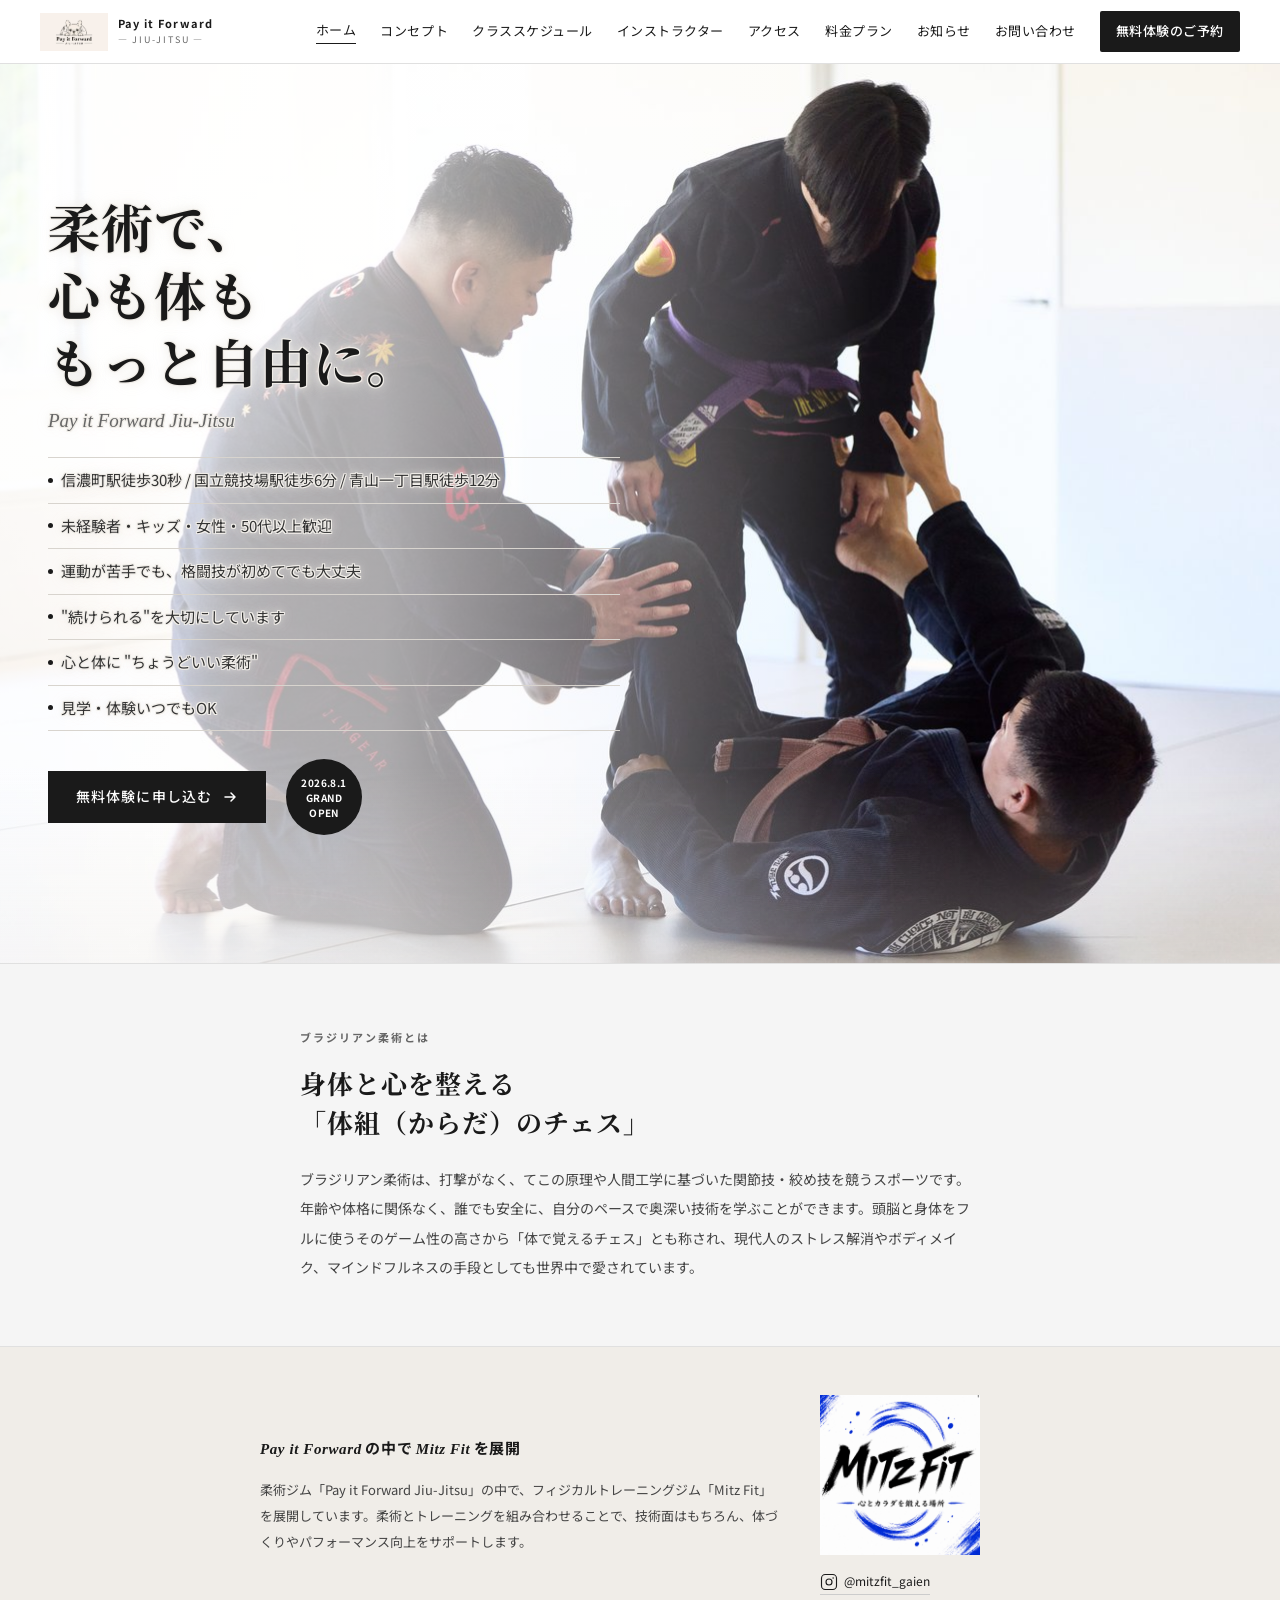
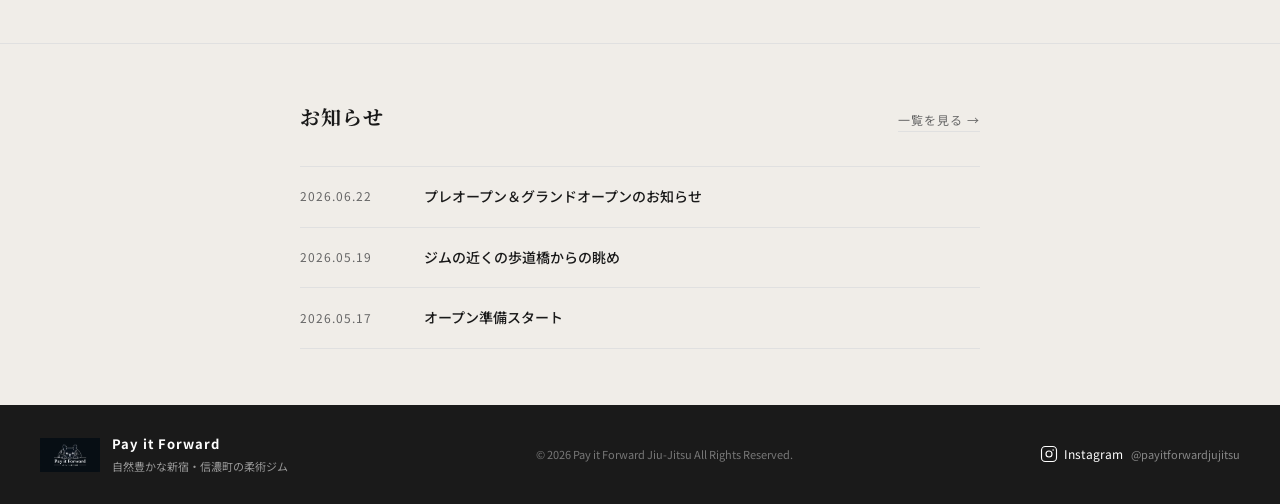
==== index.html @ 64c73560 "Add files via upload" ====
<!DOCTYPE html>
<html lang="ja">
<head>
    <meta charset="UTF-8">
  <meta name="color-scheme" content="light">
  <meta name="viewport" content="width=device-width, initial-scale=1.0">
  <meta name="description" content="東京都新宿区信濃町にあるブラジリアン柔術道場。初心者・女性・キッズ・50代以上歓迎。無料体験随時受付中。信濃町駅徒歩30秒。">
  <meta name="keywords" content="ブラジリアン柔術,柔術,信濃町,新宿,道場,初心者,女性,キッズ,体験,Pay it Forward">
  <meta name="robots" content="index, follow">
  <title>Pay it Forward JIU-JITSU｜東京・信濃町のブラジリアン柔術道場</title>

  <!-- OGP -->
  <meta property="og:type" content="website">
  <meta property="og:title" content="Pay it Forward JIU-JITSU｜東京・信濃町のブラジリアン柔術道場">
  <meta property="og:description" content="東京都新宿区信濃町にあるブラジリアン柔術道場。初心者・女性・キッズ・50代以上歓迎。無料体験随時受付中。信濃町駅徒歩30秒。">
  <meta property="og:url" content="https://payitforwardjiujitsu.com/">
  <meta property="og:image" content="https://payitforwardjiujitsu.com/logo.png">
  <meta property="og:site_name" content="Pay it Forward JIU-JITSU">
  <meta property="og:locale" content="ja_JP">

  <!-- Twitter Card -->
  <meta name="twitter:card" content="summary">
  <meta name="twitter:title" content="Pay it Forward JIU-JITSU｜東京・信濃町のブラジリアン柔術道場">
  <meta name="twitter:description" content="東京都新宿区信濃町にあるブラジリアン柔術道場。初心者・女性・キッズ・50代以上歓迎。無料体験随時受付中。信濃町駅徒歩30秒。">
  <meta name="twitter:image" content="https://payitforwardjiujitsu.com/logo.png">

  <link rel="canonical" href="https://payitforwardjiujitsu.com/">

  <!-- Favicon -->
  <link rel="icon" type="image/png" href="logo.png">
  <link rel="apple-touch-icon" href="logo.png">

  <!-- 表示速度最適化 -->
  <link rel="preconnect" href="https://fonts.googleapis.com">
  <link rel="preconnect" href="https://fonts.gstatic.com" crossorigin>
  <link rel="dns-prefetch" href="https://fonts.googleapis.com">
  <script type="application/ld+json">
  {
    "@context": "https://schema.org",
    "@type": "SportsActivityLocation",
    "name": "Pay it Forward JIU-JITSU",
    "description": "東京都新宿区信濃町のブラジリアン柔術道場。初心者・女性・キッズ・50代以上歓迎。",
    "url": "https://payitforwardjiujitsu.com/",
    "telephone": "",
    "email": "payitforwardjiujitsu@gmail.com",
    "address": {
      "@type": "PostalAddress",
      "streetAddress": "南元町19-2 信濃町外苑ビル201",
      "addressLocality": "新宿区",
      "addressRegion": "東京都",
      "postalCode": "160-0012",
      "addressCountry": "JP"
    },
    "openingHours": ["Mo-Fr 10:00-22:00", "Sa-Su 09:00-18:00"],
    "sameAs": [
      "https://www.instagram.com/payitforwardjiujitsu"
    ]
  }
  </script>

  <link rel="stylesheet" href="common.css">
  <style>
    /* ===== HERO =====
       ※Safari対策：.heroにflexを使わず、位置指定も inset ではなく top/right/bottom/left の
         個別指定にしている。ここを inset や flex に戻すと iOS Safari で左右分割に崩れる。 */
    .hero {
      position: relative;
      min-height: clamp(560px, 42vw, 760px);
      background: #f0ede8;
      overflow: hidden;
      padding: 72px 0;
    }

    /* PCは写真を画面いっぱい・左端まで見せる。文字の裏に敷き物は置かない */
    .hero-slider {
      position: absolute;
      top: 0;
      right: 0;
      bottom: 0;
      left: 0;
      width: 100%;
      height: 100%;
      overflow: hidden;
    }

    /* 下端のなじませ＋文字の範囲に白のもや（左が濃く、右に向かって消える） */
    .hero-veil {
      position: absolute;
      top: 0;
      right: 0;
      bottom: 0;
      left: 0;
      z-index: 1;
      pointer-events: none;
      background:
        linear-gradient(180deg, rgba(240,237,232,0) 78%, rgba(240,237,232,0.30) 100%),
        linear-gradient(90deg,
          rgba(255,255,255,0.72) 0%,
          rgba(255,255,255,0.66) 30%,
          rgba(255,255,255,0.44) 46%,
          rgba(255,255,255,0.20) 60%,
          rgba(255,255,255,0.05) 68%,
          rgba(255,255,255,0) 76%);
    }

    .hero-img {
      position: absolute;
      top: 0;
      right: 0;
      bottom: 0;
      left: 0;
      width: 100%;
      height: 100%;
      object-fit: cover;
      object-position: center 35%;
      opacity: 0;
      transition: opacity 1s ease-in-out;
    }

    /* ▼▼ 写真ごとの表示位置（調整はここだけ触ればOK） ▼▼
       PC・タブレット：上下が切れるので「縦位置」。数字が小さいほど写真の上側が見える
       スマホ縦：左右が切れるので「横位置」。数字が小さいほど写真の左側が見える */
    @media (min-width: 769px) {
      .hero-img[src="hero5.jpg"] { object-position: center 55%; } /* 道場全景 */
      .hero-img[src="hero1.jpg"] { object-position: center 35%; } /* 拳合わせ */
      .hero-img[src="hero2.jpg"] { object-position: center 40%; } /* スパーリング */
      .hero-img[src="hero3.jpg"] { object-position: center 45%; } /* 指導風景 */
      .hero-img[src="hero4.jpg"] { object-position: center 45%; } /* 窓辺の3人 */
    }

    @media (max-width: 768px) {
      .hero-img[src="hero5.jpg"] { object-position: 60% center; }
      .hero-img[src="hero1.jpg"] { object-position: 50% center; }
      .hero-img[src="hero2.jpg"] { object-position: 55% center; }
      .hero-img[src="hero3.jpg"] { object-position: 55% center; }
      .hero-img[src="hero4.jpg"] { object-position: 50% center; }
    }
    /* ▲▲ 写真ごとの表示位置ここまで ▲▲ */

    /* PC(1025px以上)のみ：小さい文字を読みやすいサイズに上げる */
    @media (min-width: 1025px) {
      .hero .hero-content { max-width: 620px; }
      .hero .hero-features li {
        font-size: 15px;
        color: #333;
        padding: 11px 0;
      }
      .hero .hero-sub-en { font-size: 19px; }
    }

    /* 769px以上（スマホ横向き・タブレット・PC）のみ：敷き物が無いぶん、黒文字をクリーム色(#f0ede8)の1pxフチ＋淡い光で浮かせる */
    @media (min-width: 769px) {
      .hero-heading {
        text-shadow:
          1px 0 0 #f0ede8, -1px 0 0 #f0ede8, 0 1px 0 #f0ede8, 0 -1px 0 #f0ede8,
          1px 1px 0 #f0ede8, -1px -1px 0 #f0ede8, 1px -1px 0 #f0ede8, -1px 1px 0 #f0ede8,
          0 0 8px rgba(240,237,232,0.95), 0 0 18px rgba(240,237,232,0.75);
      }
      .hero-sub-en,
      .hero-features li,
      .hero-info-item {
        text-shadow:
          1px 0 0 #f0ede8, -1px 0 0 #f0ede8, 0 1px 0 #f0ede8, 0 -1px 0 #f0ede8,
          1px 1px 0 #f0ede8, -1px -1px 0 #f0ede8, 1px -1px 0 #f0ede8, -1px 1px 0 #f0ede8,
          0 0 6px rgba(240,237,232,0.95), 0 0 14px rgba(240,237,232,0.8);
      }
    }

    .hero-img.is-active { opacity: 1; }
    .hero-img.is-hidden { display: none; }

    /* 動きを減らす設定のユーザーはフェードなし（1枚目固定はJS側で制御） */
    @media (prefers-reduced-motion: reduce) {
      .hero-img { transition: none; }
    }

    .hero-content {
      position: relative;
      z-index: 2;
      background: transparent; /* 写真の上に乗るので必ず透明。ベタ塗りにしないこと */
      padding: 56px 0 56px 48px;
      max-width: 500px;
    }

    .hero-heading {
      font-family: var(--font-serif);
      font-size: 52px;
      font-weight: 700;
      line-height: 1.3;
      letter-spacing: 0.02em;
      margin-bottom: 10px;
    }

    .hero-sub-en {
      font-family: 'Georgia', serif;
      font-size: 17px;
      font-style: italic;
      color: var(--gray-text);
      margin-bottom: 20px;
    }


    .hero-features {
      list-style: none;
      margin-bottom: 28px;
    }

    .hero-features li {
      font-size: 13px;
      color: #444;
      padding: 9px 0;
      border-bottom: 1px solid #d8d4ce;
      display: flex;
      align-items: center;
      gap: 8px;
      line-height: 1.5;
    }

    .hero-features li:first-child { border-top: 1px solid #d8d4ce; }

    .hero-features li::before {
      content: "";
      display: inline-block;
      width: 5px;
      height: 5px;
      border-radius: 50%;
      background: var(--black);
      flex-shrink: 0;
    }

    .hero-info {
      display: grid;
      grid-template-columns: 1fr 1fr;
      gap: 8px 12px;
      margin-bottom: 32px;
    }

    .hero-info-item {
      display: flex;
      align-items: center;
      gap: 6px;
      font-size: 12px;
      color: #555;
    }

    .hero-actions {
      display: flex;
      align-items: center;
      gap: 20px;
    }

    .hero-badge {
      width: 76px;
      height: 76px;
      border-radius: 50%;
      background: var(--black);
      color: var(--white);
      display: flex;
      flex-direction: column;
      align-items: center;
      justify-content: center;
      font-size: 10px;
      font-weight: 700;
      line-height: 1.5;
      text-align: center;
      letter-spacing: 0.04em;
      flex-shrink: 0;
    }

    /* ===== FEATURES ===== */
    .features {
      padding: 56px 40px;
      border-top: 1px solid var(--gray-mid);
    }

    .features-title {
      font-family: var(--font-serif);
      font-size: 18px;
      font-weight: 700;
      text-align: center;
      margin-bottom: 40px;
      letter-spacing: 0.06em;
    }

    .features-list {
      list-style: none;
      max-width: 400px;
      margin: 0 auto;
    }

    .features-list li {
      font-size: 15px;
      font-weight: 500;
      letter-spacing: 0.04em;
      padding: 14px 0;
      border-bottom: 1px solid var(--gray-mid);
      display: flex;
      align-items: center;
      gap: 12px;
    }

    .features-list li::before {
      content: "";
      display: inline-block;
      width: 6px;
      height: 6px;
      background: var(--black);
      border-radius: 50%;
      flex-shrink: 0;
    }

    .features-list li:first-child {
      border-top: 1px solid var(--gray-mid);
    }

    /* ===== TABLET / スマホ横向き（769〜1024px：PCと同じ全面表示。文字の幅だけ狭める） ===== */
    @media (max-width: 1024px) {
      .hero {
        min-height: clamp(420px, 52vw, 620px);
      }

      .hero-content {
        padding: 40px 0 40px 28px;
        max-width: 400px;
      }

      .hero-heading { font-size: 36px; }
      .hero-features li { font-size: 12px; padding: 7px 0; }
      .features { padding: 48px 24px; }
      .features-grid { gap: 28px; }
    }

    /* ===== SP ===== */
    @media (max-width: 768px) {
      .hero {
        min-height: auto;
        padding: 0;
      }

      /* SPは全面敷きをやめて、画像→テキストの縦並びに戻す */
      .hero-slider {
        position: relative;
        top: auto;
        right: auto;
        bottom: auto;
        left: auto;
        width: 100%;
        height: 280px;
      }

      .hero-img { object-position: center center; }
      .hero-veil { display: none; }

      .hero-content {
        padding: 36px 20px;
        max-width: 100%;
      }

      .hero-heading { font-size: 36px; }
      .hero-sub-en { font-size: 14px; }

      .hero-info {
        grid-template-columns: 1fr;
        gap: 8px;
      }

      .hero-actions { flex-wrap: wrap; }

      .features { padding: 40px 20px; }
      .features-grid { gap: 20px; }
      .feature-item { min-width: 72px; }
    }

    @media (max-width: 480px) {
      .hero-heading { font-size: 30px; }
      .features-grid {
        display: grid;
        grid-template-columns: repeat(3, 1fr);
        gap: 16px 8px;
      }
    }

    /* ===== NEWS (TOP) ===== */
    .news-top-wrap {
      background: #f0ede8;
      border-top: 1px solid var(--gray-mid);
    }

    .news-top {
      padding: 56px 40px;
      max-width: 760px;
      margin: 0 auto;
    }

    .news-top-header {
      display: flex;
      align-items: baseline;
      justify-content: space-between;
      margin-bottom: 32px;
    }

    .news-top-title {
      font-family: var(--font-serif);
      font-size: 20px;
      font-weight: 700;
      letter-spacing: 0.06em;
    }

    .news-top-more {
      font-size: 12px;
      letter-spacing: 0.08em;
      color: var(--gray-text);
      border-bottom: 1px solid var(--gray-mid);
      padding-bottom: 1px;
      transition: opacity 0.2s;
    }

    .news-top-more:hover { opacity: 0.6; }

    .news-top-list { list-style: none; }

    .news-top-item a {
      display: grid;
      grid-template-columns: 100px 1fr;
      gap: 24px;
      align-items: center;
      padding: 18px 0;
      border-bottom: 1px solid var(--gray-mid);
      transition: opacity 0.2s;
    }

    .news-top-item:first-child a { border-top: 1px solid var(--gray-mid); }
    .news-top-item a:hover { opacity: 0.55; }

    .news-top-date {
      font-size: 12px;
      color: var(--gray-text);
      letter-spacing: 0.08em;
      white-space: nowrap;
    }

    .news-top-name {
      font-size: 14px;
      font-weight: 500;
      color: var(--black);
    }

    @media (max-width: 768px) {
      .news-top { padding: 40px 20px; }
      .news-top-item a {
        grid-template-columns: 1fr;
        gap: 5px;
        padding: 16px 0;
      }
      .news-top-item:first-child a { border-top: 1px solid var(--gray-mid); }
    }

    /* ===== BJJ SECTION ===== */
    .bjj-section {
      padding: 64px 40px;
      border-top: 1px solid var(--gray-mid);
      background: var(--gray-light);
    }

    .bjj-inner {
      max-width: 680px;
      margin: 0 auto;
    }

    .bjj-eyebrow {
      font-size: 11px;
      font-weight: 700;
      letter-spacing: 0.18em;
      color: var(--gray-text);
      margin-bottom: 16px;
      text-transform: uppercase;
    }

    .bjj-heading {
      font-family: var(--font-serif);
      font-size: 26px;
      font-weight: 700;
      line-height: 1.5;
      letter-spacing: 0.04em;
      margin-bottom: 24px;
    }

    .bjj-body {
      font-size: 14px;
      line-height: 2.1;
      color: #444;
    }

    @media (max-width: 768px) {
      .bjj-section { padding: 48px 20px; }
      .bjj-heading { font-size: 20px; }
    }

    /* ===== MITZ FIT TOP ===== */
    .mitzfit-top {
      border-top: 1px solid var(--gray-mid);
      padding: 48px 40px;
      background: #f0ede8;
    }

    .mitzfit-top-inner {
      max-width: 760px;
      margin: 0 auto;
      display: grid;
      grid-template-columns: 1fr 200px;
      gap: 40px;
      align-items: center;
    }

    .mitzfit-top-label {
      font-size: 15px;
      font-weight: 700;
      letter-spacing: 0.04em;
      margin-bottom: 14px;
    }

    .mitzfit-top-label em {
      font-family: 'Georgia', serif;
      font-style: italic;
    }

    .mitzfit-top-body {
      font-size: 13px;
      line-height: 2;
      color: #444;
    }

    .mitzfit-top-logo {
      display: flex;
      flex-direction: row;
      align-items: center;
      gap: 16px;
      flex-wrap: wrap;
    }

    .mitzfit-top-logo img {
      width: 160px;
      object-fit: contain;
    }

    @media (max-width: 768px) {
      .mitzfit-top { padding: 40px 20px; }
      .mitzfit-top-inner {
        grid-template-columns: 1fr;
        gap: 20px;
      }
      .mitzfit-top-logo { flex-direction: column; align-items: flex-start; gap: 10px; }
      .mitzfit-top-logo img { width: 160px; }
    }

    .mitzfit-ig {
      display: inline-flex;
      align-items: center;
      gap: 6px;
      font-size: 12px;
      color: var(--black);
      transition: opacity 0.2s;
      border-bottom: 1px solid #ccc;
      padding-bottom: 2px;
    }

    .mitzfit-ig:hover { opacity: 0.6; }
  </style>
</head>
<body>
  <div class="page-wrapper">

    <!-- HEADER -->
    <header class="site-header">
      <a href="index.html" class="site-logo">
        <img src="logo.png" alt="Pay it Forward Jiu-Jitsu ロゴ">
        <div><div class="logo-text">Pay it Forward</div><div class="logo-sub">— JIU-JITSU —</div></div>
      </a>
      <nav class="site-nav">
        <a href="index.html" class="active">ホーム</a>
        <a href="concept.html">コンセプト</a>
        <a href="schedule.html">クラススケジュール</a>
        <a href="instructor.html">インストラクター</a>
        <a href="access.html">アクセス</a>
        <a href="pricing.html">料金プラン</a>
        <a href="news.html">お知らせ</a>
        <a href="contact.html">お問い合わせ</a>
        <a href="contact.html" class="btn-cta">無料体験のご予約</a>
      </nav>
      <button class="hamburger" id="hamburger" aria-label="メニューを開く">
        <span></span><span></span><span></span>
      </button>
    </header>

    <!-- MOBILE MENU -->
    <div class="mobile-menu" id="mobileMenu">
      <a href="index.html">ホーム</a>
      <a href="concept.html">コンセプト</a>
      <a href="schedule.html">クラススケジュール</a>
      <a href="instructor.html">インストラクター</a>
      <a href="access.html">アクセス</a>
      <a href="pricing.html">料金プラン</a>
      <a href="news.html">お知らせ</a>
      <a href="contact.html">お問い合わせ</a>
      <a href="contact.html" class="btn-cta">無料体験のご予約</a>
    </div>

    <main>

      <!-- HERO -->
      <!-- BUILD-ID: hero-fullbleed-v11 -->
      <section class="hero" data-build="hero-fullbleed-v11">
        <div class="hero-slider" id="heroSlider">
          <!-- 表示順：道場全景 → 拳合わせ → スパーリング → 指導風景 → 窓辺の3人 -->
          <img src="hero5.jpg" alt="Pay it Forward JIU-JITSU の道場" class="hero-img hero-slide is-active">
          <img src="hero1.jpg" alt="柔術の練習風景" class="hero-img hero-slide">
          <img src="hero2.jpg" alt="" class="hero-img hero-slide">
          <img src="hero3.jpg" alt="" class="hero-img hero-slide">
          <img src="hero4.jpg" alt="" class="hero-img hero-slide">
        </div>
        <div class="hero-veil"></div>
        <div class="hero-content">
          <h1 class="hero-heading">柔術で、<br>心も体も<br>もっと自由に。</h1>
          <p class="hero-sub-en">Pay it Forward Jiu-Jitsu</p>
          <ul class="hero-features">
            <li>信濃町駅徒歩30秒 / 国立競技場駅徒歩6分 / 青山一丁目駅徒歩12分</li>
            <li>未経験者・キッズ・女性・50代以上歓迎</li>
            <li>運動が苦手でも、格闘技が初めてでも大丈夫</li>
            <li>"続けられる"を大切にしています</li>
            <li>心と体に "ちょうどいい柔術"</li>
            <li>見学・体験いつでもOK</li>
          </ul>

          <div class="hero-actions">
            <a href="contact.html" class="btn-primary">
              無料体験に申し込む
              <svg width="16" height="16" viewBox="0 0 16 16" fill="none"><path d="M3 8h10M9 4l4 4-4 4" stroke="#fff" stroke-width="1.5" stroke-linecap="round" stroke-linejoin="round"/></svg>
            </a>
            <div class="hero-badge">2026.8.1<br>GRAND<br>OPEN</div>
          </div>
        </div>
      </section>




      <!-- BJJ SECTION -->
      <section class="bjj-section">
        <div class="bjj-inner">
          <p class="bjj-eyebrow">ブラジリアン柔術とは</p>
          <h2 class="bjj-heading">身体と心を整える<br>「体組（からだ）のチェス」</h2>
          <p class="bjj-body">ブラジリアン柔術は、打撃がなく、てこの原理や人間工学に基づいた関節技・絞め技を競うスポーツです。年齢や体格に関係なく、誰でも安全に、自分のペースで奥深い技術を学ぶことができます。頭脳と身体をフルに使うそのゲーム性の高さから「体で覚えるチェス」とも称され、現代人のストレス解消やボディメイク、マインドフルネスの手段としても世界中で愛されています。</p>
        </div>
      </section>

      <!-- MITZ FIT -->
      <section class="mitzfit-top">
        <div class="mitzfit-top-inner">
          <div class="mitzfit-top-text">
            <p class="mitzfit-top-label"><em>Pay it Forward</em> の中で <em>Mitz Fit</em> を展開</p>
            <p class="mitzfit-top-body">柔術ジム「Pay it Forward Jiu-Jitsu」の中で、フィジカルトレーニングジム「Mitz Fit」を展開しています。柔術とトレーニングを組み合わせることで、技術面はもちろん、体づくりやパフォーマンス向上をサポートします。</p>
          </div>
          <div class="mitzfit-top-logo">
            <a href="https://mitzfittokyo.com/" target="_blank" rel="noopener" class="mitzfit-logo-link">
              <img src="5.jpg" loading="lazy" alt="Mitz Fit ロゴ">
            </a>
            <a href="https://www.instagram.com/mitzfit_gaien?igsh=MWZiM3Vud2s0aWNnYQ==" target="_blank" rel="noopener" class="mitzfit-ig">
              <svg width="18" height="18" viewBox="0 0 24 24" fill="none"><rect x="2" y="2" width="20" height="20" rx="5" stroke="#1a1a1a" stroke-width="1.5"/><circle cx="12" cy="12" r="4" stroke="#1a1a1a" stroke-width="1.5"/><circle cx="17.5" cy="6.5" r="1" fill="#1a1a1a"/></svg>
              @mitzfit_gaien
            </a>
          </div>
        </div>
      </section>

      <!-- NEWS -->
      <div class="news-top-wrap">
      <section class="news-top">
        <div class="news-top-header">
          <h2 class="news-top-title">お知らせ</h2>
          <a href="news.html" class="news-top-more">一覧を見る →</a>
        </div>
        <ul class="news-top-list" id="newsTopList">
          <li style="padding:20px 0;font-size:13px;color:var(--gray-text);">読み込み中...</li>
        </ul>
      </section>
      </div>

    </main>

    <!-- FOOTER -->
    <footer class="site-footer">
      <div class="footer-logo">
        <img src="logo.png" alt="ロゴ">
        <div>
          <div class="footer-logo-name">Pay it Forward</div>
          <div class="footer-logo-tagline">自然豊かな新宿・信濃町の柔術ジム</div>
        </div>
      </div>
      <div class="footer-copy">&copy; 2026 Pay it Forward Jiu-Jitsu All Rights Reserved.</div>
      <div class="footer-sns">
        <a href="https://www.instagram.com/payitforwardjiujitsu?igsh=d3Uzd296cXIxdXo=" target="_blank" rel="noopener">
          <svg width="18" height="18" viewBox="0 0 24 24" fill="none"><rect x="2" y="2" width="20" height="20" rx="5" stroke="white" stroke-width="1.5"/><circle cx="12" cy="12" r="4" stroke="white" stroke-width="1.5"/><circle cx="17.5" cy="6.5" r="1" fill="white"/></svg>
          Instagram
        </a>
        <span class="footer-sns-handle">@payitforwardjujitsu</span>
      </div>
    </footer>

  </div>

  <script>
    // ===== ハンバーガー =====
    const ham = document.getElementById('hamburger');
    const menu = document.getElementById('mobileMenu');
    ham.addEventListener('click', function() {
      ham.classList.toggle('open');
      menu.classList.toggle('open');
      document.body.classList.toggle('menu-open');
    });
    menu.querySelectorAll('a').forEach(function(a) {
      a.addEventListener('click', function() {
        ham.classList.remove('open');
        menu.classList.remove('open');
        document.body.classList.remove('menu-open');
      });
    });

    // ===== お知らせデータ =====
    const NEWS_DATA = [
  {
    "id": 1,
    "title": "Pay it Forward Jiu-Jitsu オープン決定",
    "date": "2026-05-07",
    "content": "この度、東京・信濃町にて「Pay it Forward Jiu-Jitsu」のオープンが正式に決定いたしました。\n\nはじめての方も、女性も、キッズも、50代以上の方も。それぞれのペースで楽しく強くなれる場所を目指します。\n\nオープン日・体験会の詳細については順次お知らせいたします。\nぜひInstagramやLINEでの最新情報をお見逃しなく。"
  },
  {
    "id": 2,
    "title": "オープン準備スタート",
    "date": "2026-05-17",
    "content": "本日よりオープンに向けた準備を本格的にスタートしました。\n\n道場の整備、スケジュール調整、体験会の企画など、鋭意準備中です。\n\n無料体験のお申し込みは「お問い合わせ」ページよりお気軽にどうぞ。\nオープンまで今しばらくお待ちください。"
  },
  {
    "id": 3,
    "title": "ジムの近くの歩道橋からの眺め",
    "date": "2026-05-19",
    "thumbnail": "news01.jpg",
    "content": "ジムの近くの有名な歩道橋です！\n\nジムの準備の最中にお散歩。\n\n良いジムを作って皆さんをお待ちしております。"
  },
  {
    "id": 4,
    "title": "プレオープン＆グランドオープンのお知らせ",
    "date": "2026-06-22",
    "thumbnail": "news02.jpg",
    "content": "7月28日（火）〜31日（金） プレオープン\n8月1日（土） グランドオープン\n\nいよいよ、Pay it Forward JIU-JITSUがオープンします！\n\n7月28日（火）から31日（金）までの4日間は「プレオープン期間」として、体験レッスンや見学を随時受け付けております。\n\nそして8月1日（土）はいよいよグランドオープン！当日はお披露目会として、体験レッスン・施設見学・インストラクターとの交流など、楽しいイベントを予定しています。\n\n「ちょっと気になっていた」「柔術をやってみたかった」という方、ぜひこの機会に遊びにいらしてください！\n\n皆さんとマットの上でお会いできることを楽しみにしております。\n\n— New Challenge, Stronger Together. —"
  }
];

    // ===== TOP 最新3件表示 =====
    (function() {
      function fmt(s) {
        var d = new Date(s);
        return d.getFullYear() + '.' + String(d.getMonth()+1).padStart(2,'0') + '.' + String(d.getDate()).padStart(2,'0');
      }
      var data = NEWS_DATA.slice().sort(function(a,b){ return new Date(b.date) - new Date(a.date); });
      var list = document.getElementById('newsTopList');
      list.innerHTML = '';
      data.slice(0,3).forEach(function(item) {
        var li = document.createElement('li');
        li.className = 'news-top-item';
        li.innerHTML = '<a href="news-detail.html?id=' + item.id + '"><span class="news-top-date">' + fmt(item.date) + '</span><span class="news-top-name">' + item.title + '</span></a>';
        list.appendChild(li);
      });
    })();
  
    // ===== ヒーロースライドショー =====
    // hero1.jpg〜hero5.jpg のうち、読み込めたものだけを順に表示する。
    (function() {
      var INTERVAL = 3000; // 切替間隔ms（変更はここだけ）
      var slider = document.getElementById('heroSlider');
      if (!slider) return;

      var imgs = Array.prototype.slice.call(slider.querySelectorAll('.hero-slide'));
      if (!imgs.length) return;

      var reduce = window.matchMedia && window.matchMedia('(prefers-reduced-motion: reduce)').matches;
      var settled = 0;
      var current = 0; // 1枚目にis-activeが付いている前提

      function ok(img) { return !img.dataset.broken; }

      function fail(img) {
        img.dataset.broken = '1';
        img.classList.add('is-hidden');
        img.classList.remove('is-active');
      }

      function show(i) {
        if (current === i) return;
        if (current >= 0) imgs[current].classList.remove('is-active');
        imgs[i].classList.add('is-active');
        current = i;
      }

      function settle() {
        settled++;
        if (settled < imgs.length) return; // 全枚数の成否が確定してから判定

        var valid = imgs.filter(ok);
        if (!valid.length) return;
        if (!ok(imgs[current])) {          // 1枚目が無い場合は次の有効画像へ
          current = -1;
          show(imgs.indexOf(valid[0]));
        }
        if (reduce || valid.length < 2) return; // 動き抑制設定 or 有効1枚なら固定

        setInterval(function() {
          var next = current;
          do { next = (next + 1) % imgs.length; } while (!ok(imgs[next]) && next !== current);
          if (next !== current) show(next);
        }, INTERVAL);
      }

      imgs.forEach(function(img) {
        if (img.complete) {
          if (!img.naturalWidth) fail(img);
          settle();
        } else {
          img.addEventListener('load', settle);
          img.addEventListener('error', function() { fail(img); settle(); });
        }
      });
    })();
  </script>
</body>
</html>
---- common.css ----
/* ===== GOOGLE FONTS ===== */
@import url('https://fonts.googleapis.com/css2?family=Noto+Sans+JP:wght@300;400;500;700&family=Noto+Serif+JP:wght@400;700&display=swap');

/* ===== RESET & BASE ===== */
*, *::before, *::after { box-sizing: border-box; margin: 0; padding: 0; }

:root {
  --black: #1a1a1a;
  --white: #ffffff;
  --gray-light: #f5f5f5;
  --gray-mid: #e0e0e0;
  --gray-text: #666666;
  --font-serif: 'Noto Serif JP', 'Georgia', serif;
  --font-sans: 'Noto Sans JP', 'Helvetica Neue', sans-serif;
  --header-h: 64px;
}

html {
  font-size: 16px;
  scroll-behavior: smooth;
  color-scheme: light only;
}

body {
  font-family: var(--font-sans);
  color: #1a1a1a;
  background-color: #ffffff;
  line-height: 1.7;
  overflow-x: hidden;
  -webkit-font-smoothing: antialiased;
}

/* ダークモード完全無効化
   ※ここに `* { background-color: inherit }` を書かないこと。
     全要素が親の背景色を継承してしまい、写真の上に乗せた文字ブロックが
     不透明なベタ塗りの箱になってヒーローが崩れる（iPhoneのダークモードで発生） */
@media (prefers-color-scheme: dark) {
  html { color-scheme: light; }
  body { background-color: #ffffff !important; color: #1a1a1a !important; }
}

img { max-width: 100%; height: auto; display: block; }
a { color: inherit; text-decoration: none; }
ul { list-style: none; }

/* ===== HEADER ===== */
.site-header {
  display: flex;
  align-items: center;
  justify-content: space-between;
  padding: 0 40px;
  height: var(--header-h);
  border-bottom: 1px solid var(--gray-mid);
  background: var(--white);
  position: sticky;
  top: 0;
  z-index: 200;
}

.site-logo {
  display: flex;
  align-items: center;
  gap: 10px;
  flex-shrink: 0;
}

.site-logo img { height: 38px; width: auto; }

.logo-text {
  font-size: 11px;
  font-weight: 700;
  letter-spacing: 0.1em;
  line-height: 1.4;
}

.logo-sub {
  font-size: 9px;
  letter-spacing: 0.2em;
  color: var(--gray-text);
}

/* ===== NAV (PC) ===== */
.site-nav {
  display: flex;
  align-items: center;
  gap: 24px;
}

.site-nav a {
  font-size: 13px;
  color: var(--black);
  letter-spacing: 0.04em;
  white-space: nowrap;
  transition: opacity 0.2s;
}

.site-nav a:hover { opacity: 0.5; }

.site-nav a.active {
  border-bottom: 1.5px solid var(--black);
  padding-bottom: 1px;
}

.btn-cta {
  background: var(--black);
  color: var(--white) !important;
  padding: 9px 16px;
  font-size: 12px;
  font-weight: 500;
  letter-spacing: 0.05em;
  white-space: nowrap;
  border-radius: 2px;
  transition: opacity 0.2s;
}

.btn-cta:hover { opacity: 0.7 !important; border-bottom: none !important; }

/* ===== HAMBURGER (SP/TAB) ===== */
.hamburger {
  display: none;
  flex-direction: column;
  justify-content: center;
  gap: 5px;
  width: 32px;
  height: 32px;
  cursor: pointer;
  background: none;
  border: none;
  padding: 4px;
  z-index: 300;
}

.hamburger span {
  display: block;
  height: 1.5px;
  background: var(--black);
  transition: all 0.3s;
  transform-origin: center;
}

.hamburger.open span:nth-child(1) { transform: translateY(6.5px) rotate(45deg); }
.hamburger.open span:nth-child(2) { opacity: 0; }
.hamburger.open span:nth-child(3) { transform: translateY(-6.5px) rotate(-45deg); }

/* ===== MOBILE MENU OVERLAY ===== */
.mobile-menu {
  display: none;
  position: fixed;
  inset: 0;
  background: var(--white);
  z-index: 150;
  flex-direction: column;
  align-items: center;
  justify-content: center;
  gap: 0;
  padding-top: var(--header-h);
}

.mobile-menu.open { display: flex; }

.mobile-menu a {
  font-size: 16px;
  font-weight: 500;
  letter-spacing: 0.08em;
  color: var(--black);
  width: 100%;
  max-width: 320px;
  padding: 18px 0;
  text-align: center;
  border-bottom: 1px solid var(--gray-mid);
}

.mobile-menu .btn-cta {
  margin-top: 32px;
  background: var(--black);
  color: var(--white) !important;
  border-radius: 2px;
  border-bottom: none !important;
  padding: 14px 32px;
  font-size: 14px;
  max-width: 280px;
}

/* ===== BUTTONS ===== */
.btn-primary {
  display: inline-flex;
  align-items: center;
  gap: 10px;
  background: var(--black);
  color: var(--white);
  padding: 14px 28px;
  font-size: 14px;
  font-weight: 500;
  letter-spacing: 0.08em;
  border: none;
  cursor: pointer;
  transition: opacity 0.2s;
  font-family: var(--font-sans);
}

.btn-primary:hover { opacity: 0.75; }

/* ===== SECTION TITLE ===== */
.section-title {
  font-family: var(--font-serif);
  font-size: 26px;
  font-weight: 700;
  letter-spacing: 0.05em;
  text-align: center;
  margin-bottom: 48px;
}

/* ===== PAGE WRAPPER ===== */
.page-wrapper { min-height: 100vh; display: flex; flex-direction: column; }
main { flex: 1; }

/* ===== FOOTER ===== */
.site-footer {
  background: var(--black);
  color: var(--white);
  padding: 28px 40px;
  display: flex;
  align-items: center;
  justify-content: space-between;
  gap: 16px;
  flex-wrap: wrap;
}

.footer-logo { display: flex; align-items: center; gap: 12px; }
.footer-logo img { height: 34px; filter: invert(1); }
.footer-logo-name { font-size: 13px; font-weight: 700; letter-spacing: 0.08em; }
.footer-logo-tagline { font-size: 11px; color: #999; margin-top: 2px; }
.footer-copy { font-size: 11px; color: #777; }

.footer-sns { display: flex; align-items: center; gap: 8px; }
.footer-sns a {
  display: flex; align-items: center; gap: 6px;
  font-size: 12px; color: var(--white);
  transition: opacity 0.2s;
}
.footer-sns a:hover { opacity: 0.7; }
.footer-sns-handle { font-size: 11px; color: #888; }

/* ===== HAMBURGER JS ===== */
/* toggled via JS: body.menu-open */
body.menu-open { overflow: hidden; }

/* ============================================================
   RESPONSIVE BREAKPOINTS
   PC:      1025px〜
   Tablet:  769px〜1024px
   SP:      〜768px
   ============================================================ */

/* ---------- Tablet ---------- */
/* 1200px以下：ヘッダーが横にはみ出して横スクロールが出るのを防ぐ */
@media (max-width: 1200px) {
  .site-header { padding: 0 24px; }
  .site-nav { gap: 14px; }
  .site-nav a { font-size: 12px; }
  .btn-cta { padding: 9px 12px; font-size: 11px; }
}

@media (max-width: 1024px) {
  .site-header { padding: 0 16px; }
  .site-nav { gap: 10px; }
  .site-nav a { font-size: 11px; }
  .site-header .btn-cta { display: none; }
  .site-footer { padding: 24px 24px; }
  .section-title { font-size: 24px; }
}

/* ---------- Tablet以下: ハンバーガー ---------- */
@media (max-width: 768px) {
  :root { --header-h: 56px; }
  .site-header { padding: 0 20px; }
  .site-nav { display: none; }
  .hamburger { display: flex; }
  .section-title { font-size: 20px; margin-bottom: 28px; }

  .site-footer {
    flex-direction: column;
    align-items: flex-start;
    gap: 16px;
    padding: 24px 20px;
  }

  .footer-copy { font-size: 10px; }
}

/* ---------- SP ---------- */
@media (max-width: 480px) {
  .btn-primary { font-size: 13px; padding: 12px 20px; }
}
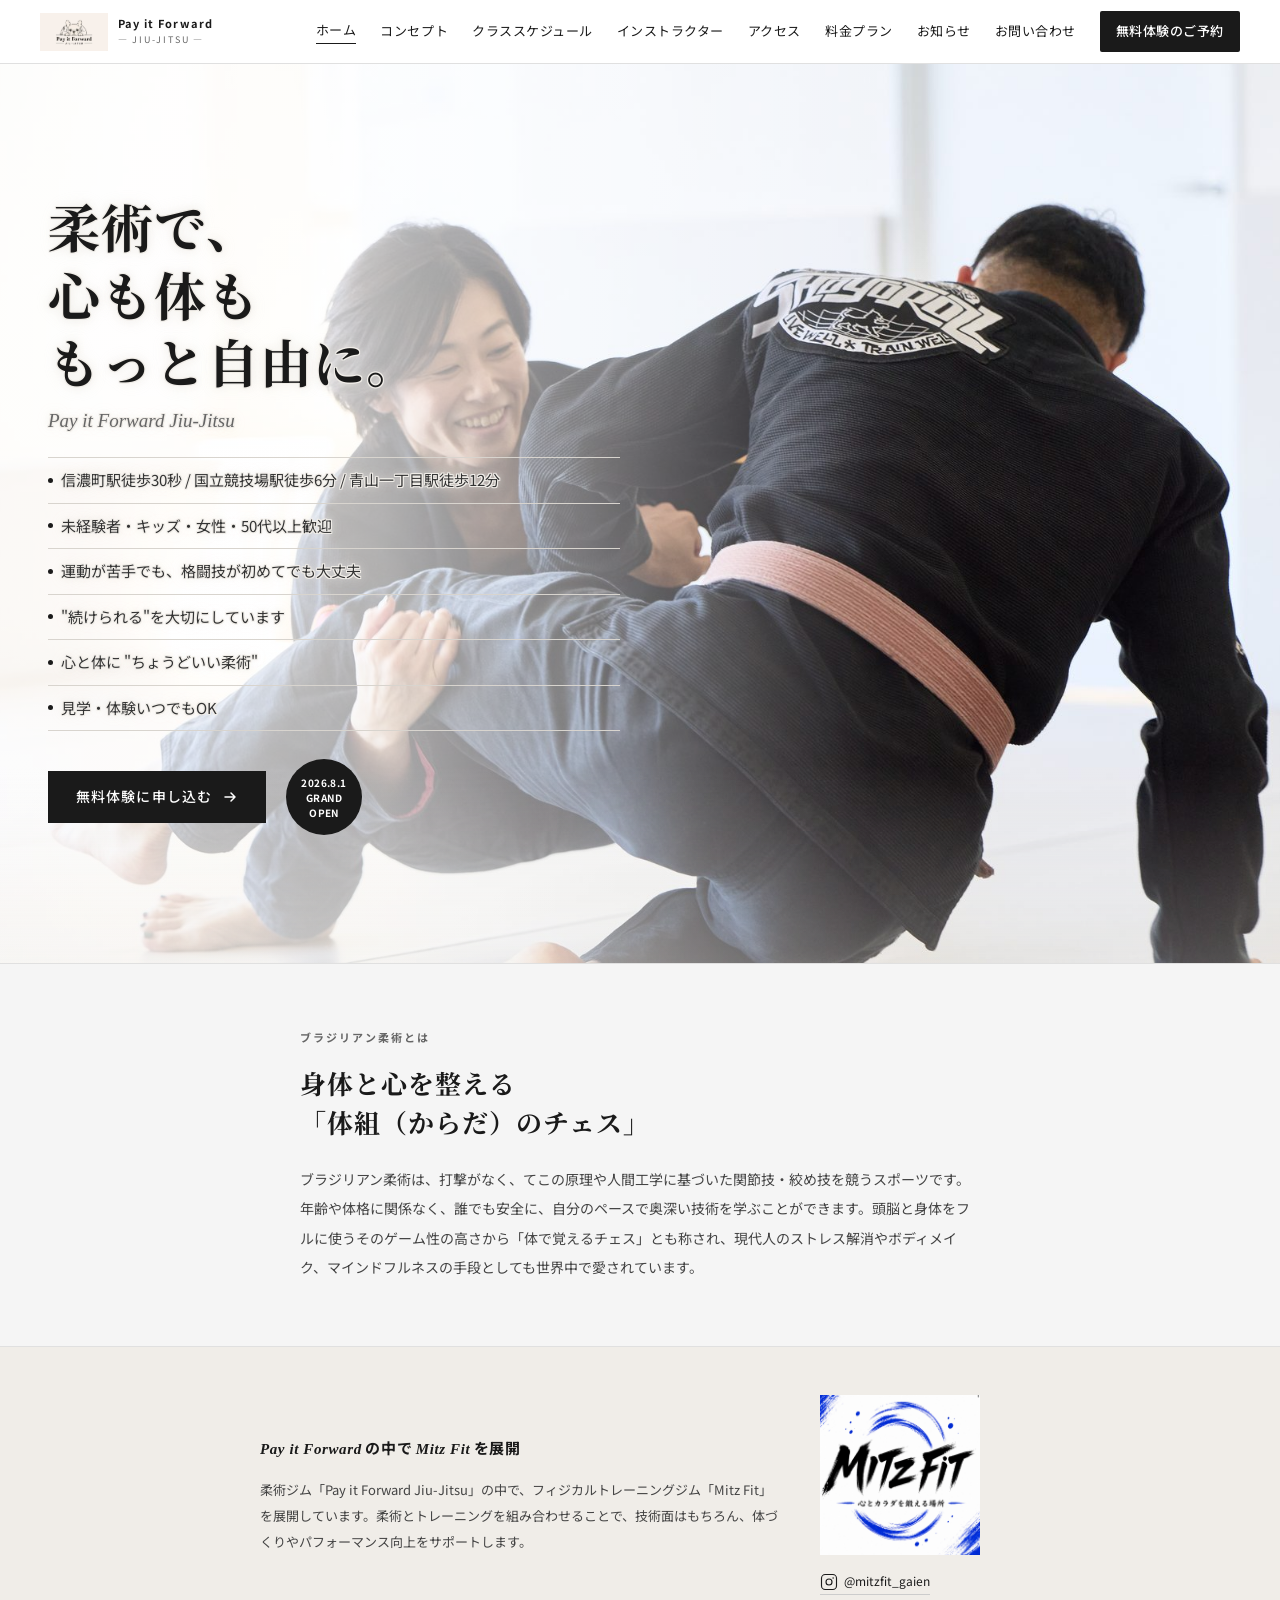
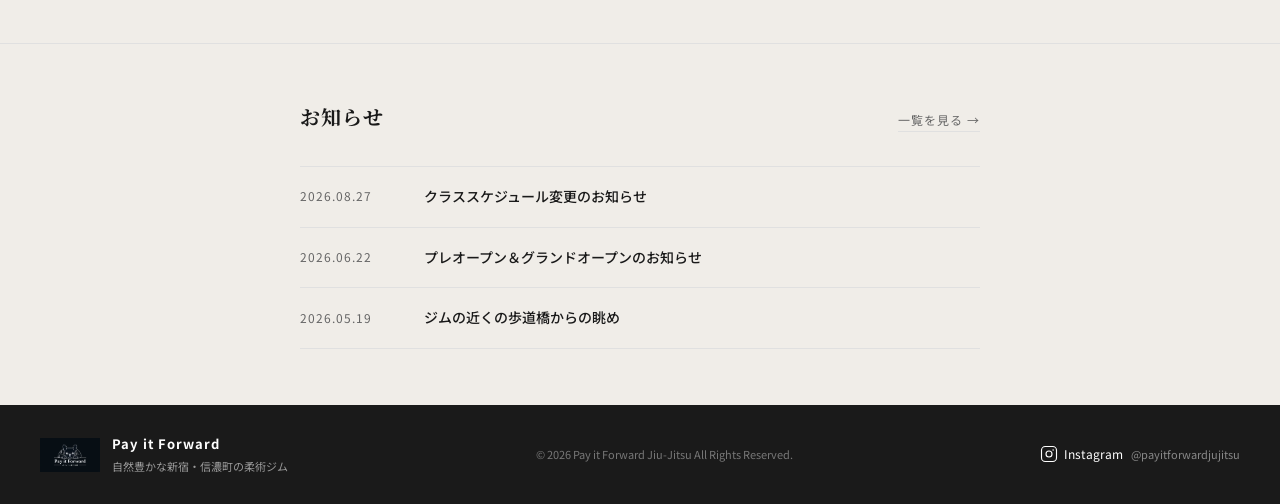
==== commit 42bcbe6b: "Add files via upload" ====
--- a/index.html
+++ b/index.html
@@ -609,7 +609,7 @@
 
       <!-- HERO -->
       <!-- BUILD-ID: hero-fullbleed-v11 -->
-      <section class="hero" data-build="hero-fullbleed-v11">
+      <section class="hero" data-build="hero-fullbleed-v13">
         <div class="hero-slider" id="heroSlider">
           <!-- 表示順：道場全景 → 拳合わせ → スパーリング → 指導風景 → 窓辺の3人 -->
           <img src="hero5.jpg" alt="Pay it Forward JIU-JITSU の道場" class="hero-img hero-slide is-active">
@@ -727,33 +727,45 @@
 
     // ===== お知らせデータ =====
     const NEWS_DATA = [
-  {
-    "id": 1,
-    "title": "Pay it Forward Jiu-Jitsu オープン決定",
-    "date": "2026-05-07",
-    "content": "この度、東京・信濃町にて「Pay it Forward Jiu-Jitsu」のオープンが正式に決定いたしました。\n\nはじめての方も、女性も、キッズも、50代以上の方も。それぞれのペースで楽しく強くなれる場所を目指します。\n\nオープン日・体験会の詳細については順次お知らせいたします。\nぜひInstagramやLINEでの最新情報をお見逃しなく。"
-  },
-  {
-    "id": 2,
-    "title": "オープン準備スタート",
-    "date": "2026-05-17",
-    "content": "本日よりオープンに向けた準備を本格的にスタートしました。\n\n道場の整備、スケジュール調整、体験会の企画など、鋭意準備中です。\n\n無料体験のお申し込みは「お問い合わせ」ページよりお気軽にどうぞ。\nオープンまで今しばらくお待ちください。"
-  },
-  {
-    "id": 3,
-    "title": "ジムの近くの歩道橋からの眺め",
-    "date": "2026-05-19",
-    "thumbnail": "news01.jpg",
-    "content": "ジムの近くの有名な歩道橋です！\n\nジムの準備の最中にお散歩。\n\n良いジムを作って皆さんをお待ちしております。"
-  },
-  {
-    "id": 4,
-    "title": "プレオープン＆グランドオープンのお知らせ",
-    "date": "2026-06-22",
-    "thumbnail": "news02.jpg",
-    "content": "7月28日（火）〜31日（金） プレオープン\n8月1日（土） グランドオープン\n\nいよいよ、Pay it Forward JIU-JITSUがオープンします！\n\n7月28日（火）から31日（金）までの4日間は「プレオープン期間」として、体験レッスンや見学を随時受け付けております。\n\nそして8月1日（土）はいよいよグランドオープン！当日はお披露目会として、体験レッスン・施設見学・インストラクターとの交流など、楽しいイベントを予定しています。\n\n「ちょっと気になっていた」「柔術をやってみたかった」という方、ぜひこの機会に遊びにいらしてください！\n\n皆さんとマットの上でお会いできることを楽しみにしております。\n\n— New Challenge, Stronger Together. —"
-  }
-];
+    {
+      "id": 1,
+      "title": "Pay it Forward Jiu-Jitsu オープン決定",
+      "date": "2026-05-07",
+      "content": "この度、東京・信濃町にて「Pay it Forward Jiu-Jitsu」のオープンが正式に決定いたしました。\n\nはじめての方も、女性も、キッズも、50代以上の方も。それぞれのペースで楽しく強くなれる場所を目指します。\n\nオープン日・体験会の詳細については順次お知らせいたします。\nぜひInstagramやLINEでの最新情報をお見逃しなく。"
+    },
+    {
+      "id": 2,
+      "title": "オープン準備スタート",
+      "date": "2026-05-17",
+      "content": "本日よりオープンに向けた準備を本格的にスタートしました。\n\n道場の整備、スケジュール調整、体験会の企画など、鋭意準備中です。\n\n無料体験のお申し込みは「お問い合わせ」ページよりお気軽にどうぞ。\nオープンまで今しばらくお待ちください。"
+    },
+    {
+      "id": 3,
+      "title": "ジムの近くの歩道橋からの眺め",
+      "date": "2026-05-19",
+      "thumbnail": "news01.jpg",
+      "content": "ジムの近くの有名な歩道橋です！\n\nジムの準備の最中にお散歩。\n\n良いジムを作って皆さんをお待ちしております。"
+    },
+    {
+      "id": 4,
+      "title": "プレオープン＆グランドオープンのお知らせ",
+      "date": "2026-06-22",
+      "thumbnail": "news02.jpg",
+      "content": "7月28日（火）〜31日（金） プレオープン\n8月1日（土） グランドオープン\n\nいよいよ、Pay it Forward JIU-JITSUがオープンします！\n\n7月28日（火）から31日（金）までの4日間は「プレオープン期間」として、体験レッスンや見学を随時受け付けております。\n\nそして8月1日（土）はいよいよグランドオープン！当日はお披露目会として、体験レッスン・施設見学・インストラクターとの交流など、楽しいイベントを予定しています。\n\n「ちょっと気になっていた」「柔術をやってみたかった」という方、ぜひこの機会に遊びにいらしてください！\n\n皆さんとマットの上でお会いできることを楽しみにしております。\n\n— New Challenge, Stronger Together. —"
+    },
+    {
+      "id": 5,
+      "title": "クラススケジュール変更のお知らせ",
+      "date": "2026-08-27",
+      "content": "いつもPay it Forward JIU-JITSUをご利用いただき、ありがとうございます。\n\nこのたび、より多くの皆さまに柔術を楽しんでいただける環境づくりと、初心者の方にもより分かりやすく参加しやすいクラス構成を目指し、クラススケジュールを変更いたします。\n\nBEGINNER\n柔術未経験者・初心者の方が安心して参加できる45分間のクラスです。\n基本的な動きやポジション、エスケープ、ガード、パス、スイープ、サブミッションなど、ブラジリアン柔術に必要な基礎を段階的に学んでいきます。\n初めて柔術をされる方は、まずはこちらのクラスへの参加をおすすめします。\n経験者の方も、基礎技術の確認や反復練習としてご参加いただけます。\n\nALL LEVELS\n白帯から黒帯まで、すべてのレベルの方が参加できる60分間の柔術クラスです。\nテクニック練習だけでなく、シチュエーションスパーリングや通常のスパーリングなども取り入れ、より実践的に柔術を学んでいきます。\n\nNO-GI / GRAPPLING\n道着を着用せず、ラッシュガードやショーツで行う60分間のグラップリングクラスです。\n柔術の技術をベースに、NO-GIならではの動きやテクニックについても学んでいきます。\n\n初心者の方が、より始めやすい道場へ\n今回のスケジュール変更では、BEGINNERクラスを月曜日から日曜日まで毎日開催します。\n\n「柔術に興味はあるけれど、格闘技経験がない」\n「運動経験が少なくて不安」\n「仕事の都合で決まった曜日には通えない」\n\nそんな方にも、ご自身の生活スタイルに合わせて柔術を始めていただける環境を目指しました。\n\nまた、経験を積んだ後はALL LEVELS、NO-GI / GRAPPLING、SPARRINGなど、それぞれの目的や楽しみ方に合わせて参加するクラスを選んでいただけます。\n\nこれからも、初めてマットに上がる方から経験者の方まで、皆さまが長く柔術を楽しみ、成長していける道場づくりに努めてまいります。\n\n今後ともPay it Forward JIU-JITSUをよろしくお願いいたします。",
+      "links": [
+        {
+          "href": "schedule.html",
+          "label": "クラススケジュールを見る"
+        }
+      ]
+    }
+  ];
 
     // ===== TOP 最新3件表示 =====
     (function() {
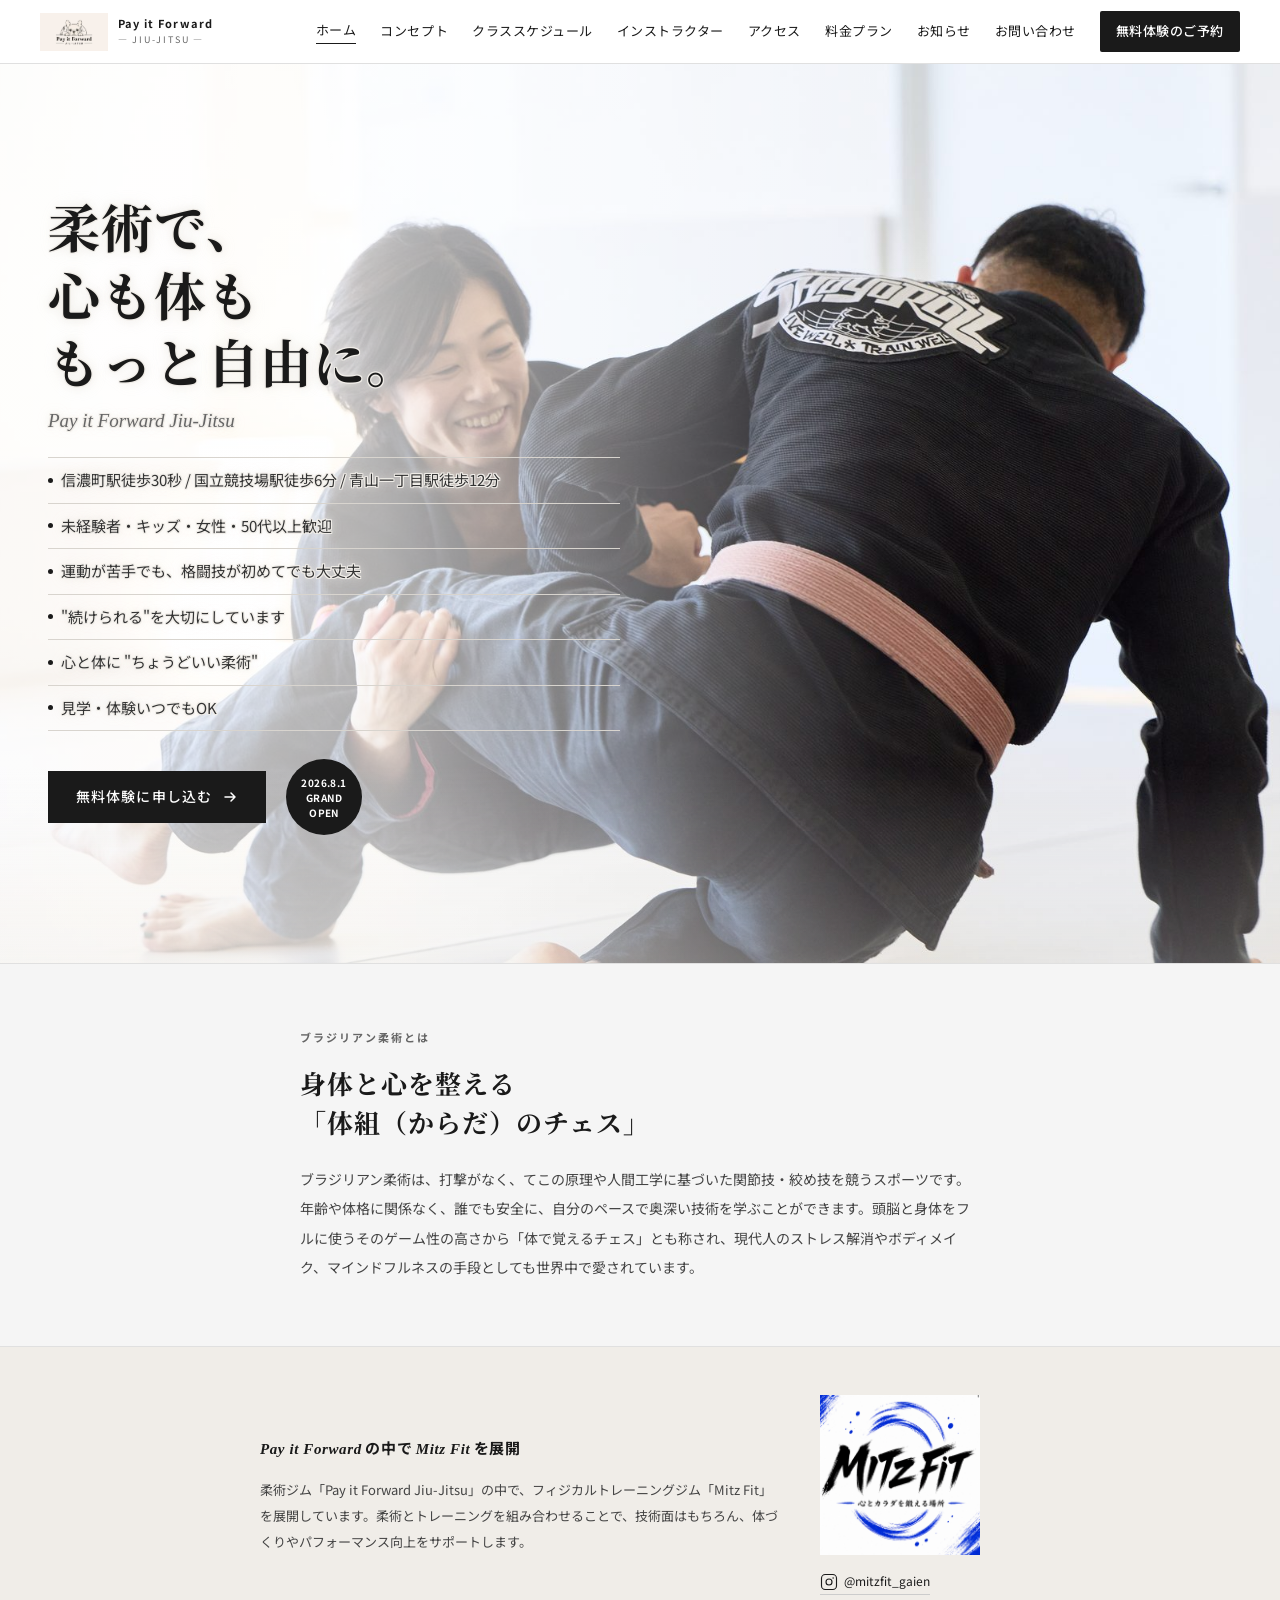
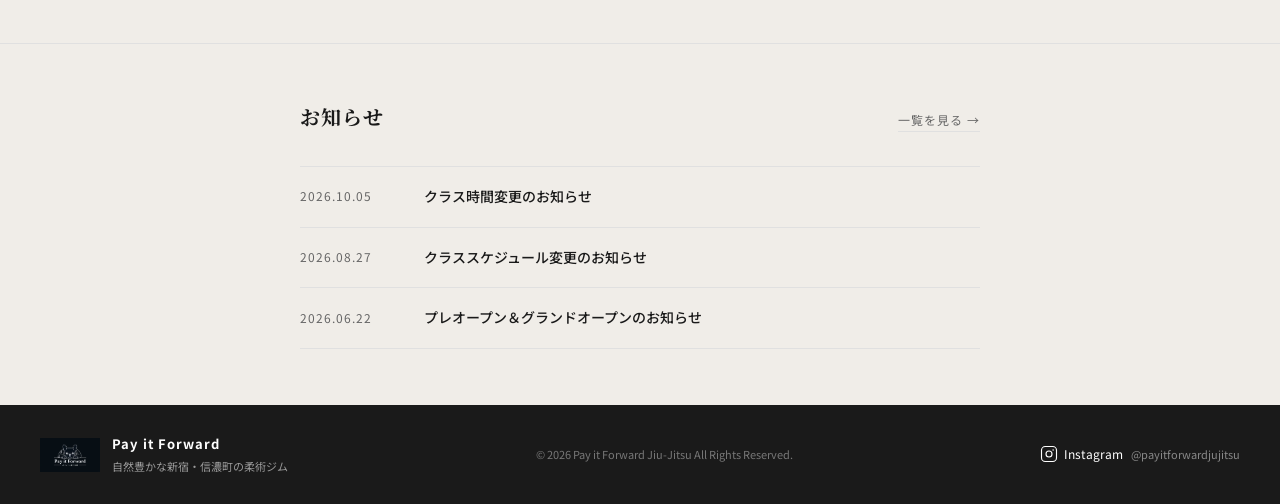
==== commit 98818701: "Add files via upload" ====
--- a/index.html
+++ b/index.html
@@ -609,7 +609,7 @@
 
       <!-- HERO -->
       <!-- BUILD-ID: hero-fullbleed-v11 -->
-      <section class="hero" data-build="hero-fullbleed-v13">
+      <section class="hero" data-build="hero-fullbleed-v15">
         <div class="hero-slider" id="heroSlider">
           <!-- 表示順：道場全景 → 拳合わせ → スパーリング → 指導風景 → 窓辺の3人 -->
           <img src="hero5.jpg" alt="Pay it Forward JIU-JITSU の道場" class="hero-img hero-slide is-active">
@@ -708,6 +708,7 @@
 
   </div>
 
+  <script src="news-data.js?v=20261005"></script>
   <script>
     // ===== ハンバーガー =====
     const ham = document.getElementById('hamburger');
@@ -726,46 +727,7 @@
     });
 
     // ===== お知らせデータ =====
-    const NEWS_DATA = [
-    {
-      "id": 1,
-      "title": "Pay it Forward Jiu-Jitsu オープン決定",
-      "date": "2026-05-07",
-      "content": "この度、東京・信濃町にて「Pay it Forward Jiu-Jitsu」のオープンが正式に決定いたしました。\n\nはじめての方も、女性も、キッズも、50代以上の方も。それぞれのペースで楽しく強くなれる場所を目指します。\n\nオープン日・体験会の詳細については順次お知らせいたします。\nぜひInstagramやLINEでの最新情報をお見逃しなく。"
-    },
-    {
-      "id": 2,
-      "title": "オープン準備スタート",
-      "date": "2026-05-17",
-      "content": "本日よりオープンに向けた準備を本格的にスタートしました。\n\n道場の整備、スケジュール調整、体験会の企画など、鋭意準備中です。\n\n無料体験のお申し込みは「お問い合わせ」ページよりお気軽にどうぞ。\nオープンまで今しばらくお待ちください。"
-    },
-    {
-      "id": 3,
-      "title": "ジムの近くの歩道橋からの眺め",
-      "date": "2026-05-19",
-      "thumbnail": "news01.jpg",
-      "content": "ジムの近くの有名な歩道橋です！\n\nジムの準備の最中にお散歩。\n\n良いジムを作って皆さんをお待ちしております。"
-    },
-    {
-      "id": 4,
-      "title": "プレオープン＆グランドオープンのお知らせ",
-      "date": "2026-06-22",
-      "thumbnail": "news02.jpg",
-      "content": "7月28日（火）〜31日（金） プレオープン\n8月1日（土） グランドオープン\n\nいよいよ、Pay it Forward JIU-JITSUがオープンします！\n\n7月28日（火）から31日（金）までの4日間は「プレオープン期間」として、体験レッスンや見学を随時受け付けております。\n\nそして8月1日（土）はいよいよグランドオープン！当日はお披露目会として、体験レッスン・施設見学・インストラクターとの交流など、楽しいイベントを予定しています。\n\n「ちょっと気になっていた」「柔術をやってみたかった」という方、ぜひこの機会に遊びにいらしてください！\n\n皆さんとマットの上でお会いできることを楽しみにしております。\n\n— New Challenge, Stronger Together. —"
-    },
-    {
-      "id": 5,
-      "title": "クラススケジュール変更のお知らせ",
-      "date": "2026-08-27",
-      "content": "いつもPay it Forward JIU-JITSUをご利用いただき、ありがとうございます。\n\nこのたび、より多くの皆さまに柔術を楽しんでいただける環境づくりと、初心者の方にもより分かりやすく参加しやすいクラス構成を目指し、クラススケジュールを変更いたします。\n\nBEGINNER\n柔術未経験者・初心者の方が安心して参加できる45分間のクラスです。\n基本的な動きやポジション、エスケープ、ガード、パス、スイープ、サブミッションなど、ブラジリアン柔術に必要な基礎を段階的に学んでいきます。\n初めて柔術をされる方は、まずはこちらのクラスへの参加をおすすめします。\n経験者の方も、基礎技術の確認や反復練習としてご参加いただけます。\n\nALL LEVELS\n白帯から黒帯まで、すべてのレベルの方が参加できる60分間の柔術クラスです。\nテクニック練習だけでなく、シチュエーションスパーリングや通常のスパーリングなども取り入れ、より実践的に柔術を学んでいきます。\n\nNO-GI / GRAPPLING\n道着を着用せず、ラッシュガードやショーツで行う60分間のグラップリングクラスです。\n柔術の技術をベースに、NO-GIならではの動きやテクニックについても学んでいきます。\n\n初心者の方が、より始めやすい道場へ\n今回のスケジュール変更では、BEGINNERクラスを月曜日から日曜日まで毎日開催します。\n\n「柔術に興味はあるけれど、格闘技経験がない」\n「運動経験が少なくて不安」\n「仕事の都合で決まった曜日には通えない」\n\nそんな方にも、ご自身の生活スタイルに合わせて柔術を始めていただける環境を目指しました。\n\nまた、経験を積んだ後はALL LEVELS、NO-GI / GRAPPLING、SPARRINGなど、それぞれの目的や楽しみ方に合わせて参加するクラスを選んでいただけます。\n\nこれからも、初めてマットに上がる方から経験者の方まで、皆さまが長く柔術を楽しみ、成長していける道場づくりに努めてまいります。\n\n今後ともPay it Forward JIU-JITSUをよろしくお願いいたします。",
-      "links": [
-        {
-          "href": "schedule.html",
-          "label": "クラススケジュールを見る"
-        }
-      ]
-    }
-  ];
+    // データ本体は news-data.js にあります（3ページ共通・ここには書かない）
 
     // ===== TOP 最新3件表示 =====
     (function() {
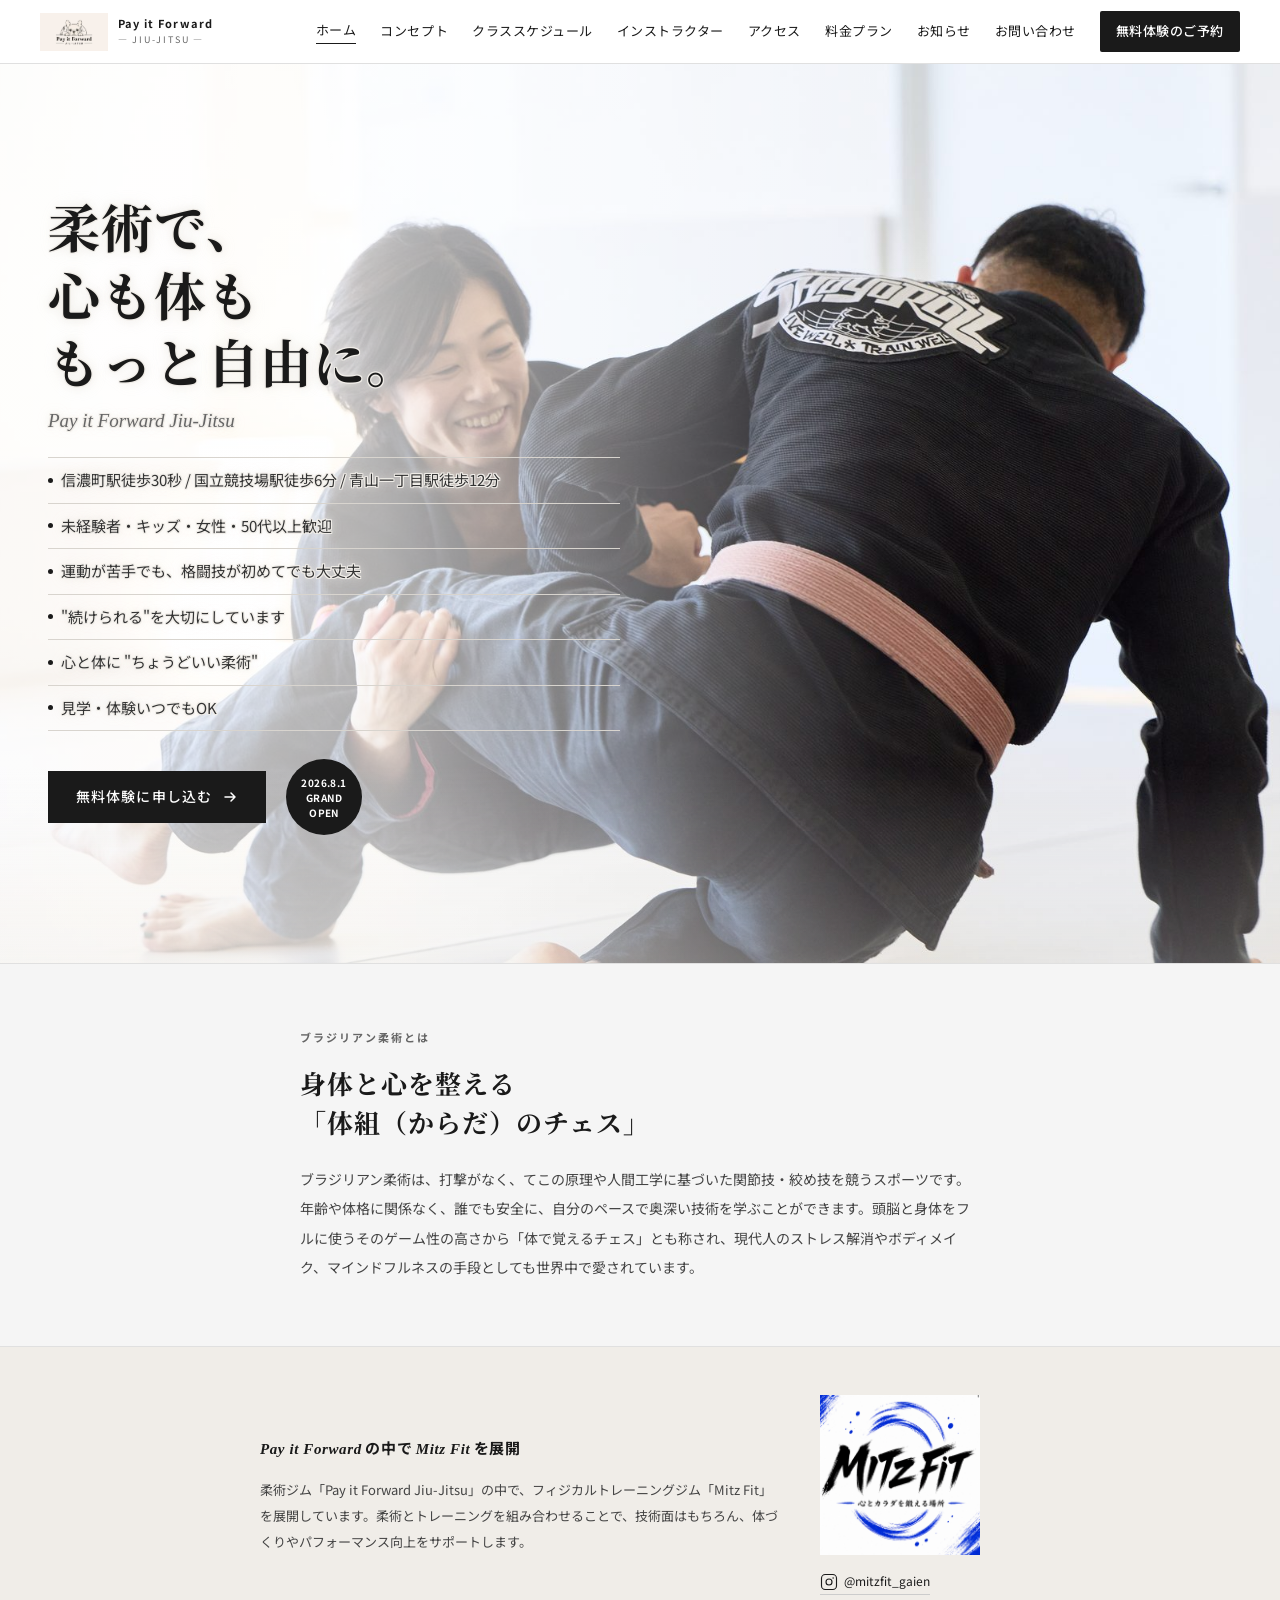
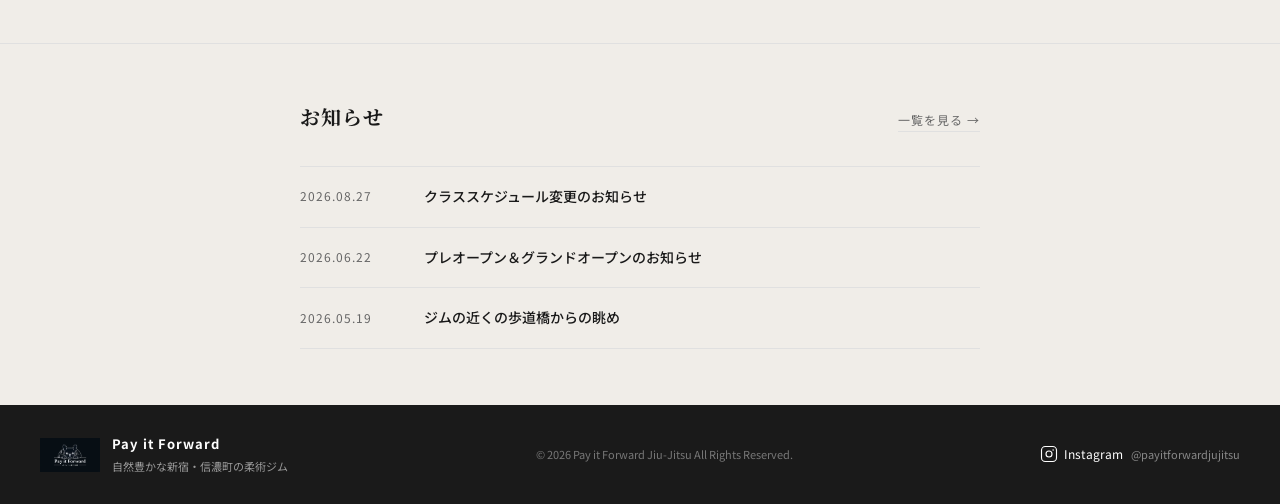
==== commit 30c0b34b: "Add files via upload" ====
--- a/index.html
+++ b/index.html
@@ -609,7 +609,7 @@
 
       <!-- HERO -->
       <!-- BUILD-ID: hero-fullbleed-v11 -->
-      <section class="hero" data-build="hero-fullbleed-v15">
+      <section class="hero" data-build="hero-fullbleed-v16">
         <div class="hero-slider" id="heroSlider">
           <!-- 表示順：道場全景 → 拳合わせ → スパーリング → 指導風景 → 窓辺の3人 -->
           <img src="hero5.jpg" alt="Pay it Forward JIU-JITSU の道場" class="hero-img hero-slide is-active">
@@ -708,7 +708,7 @@
 
   </div>
 
-  <script src="news-data.js?v=20261005"></script>
+  <script src="news-data.js?v=20261006"></script>
   <script>
     // ===== ハンバーガー =====
     const ham = document.getElementById('hamburger');
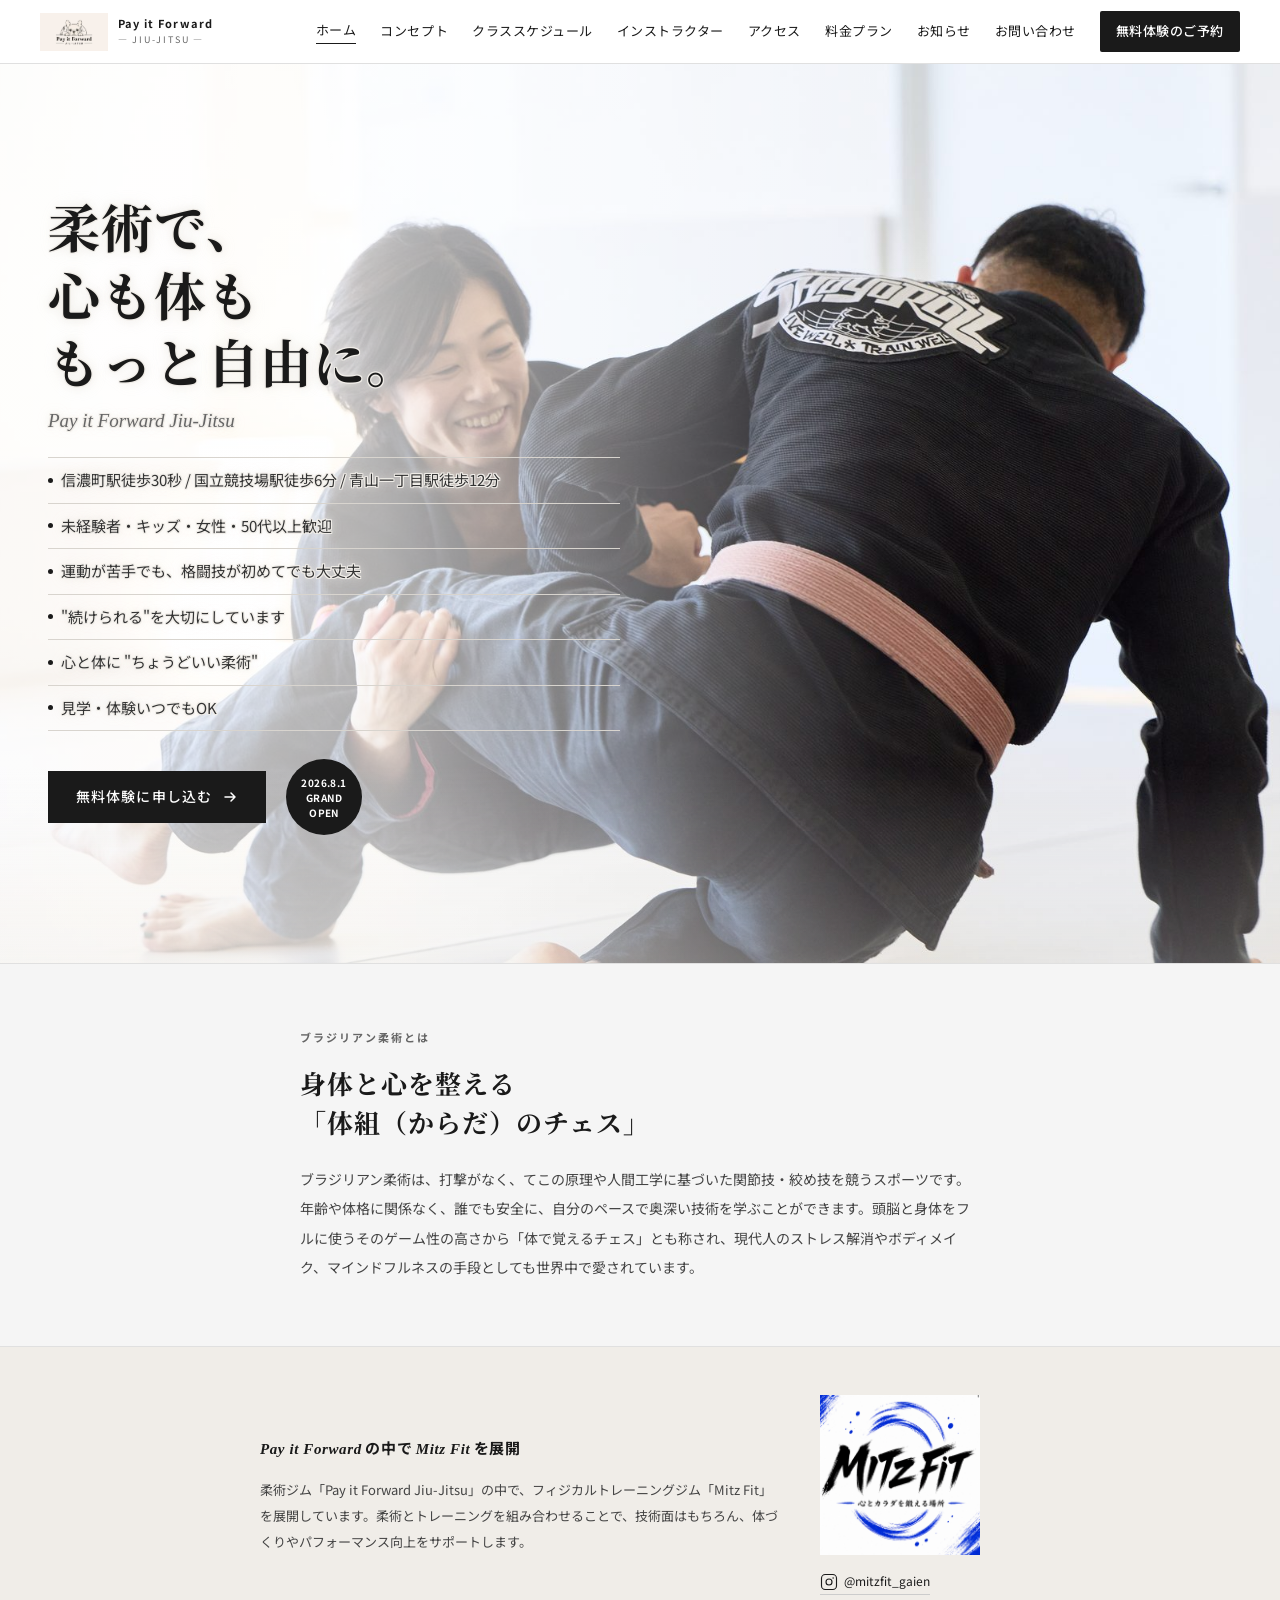
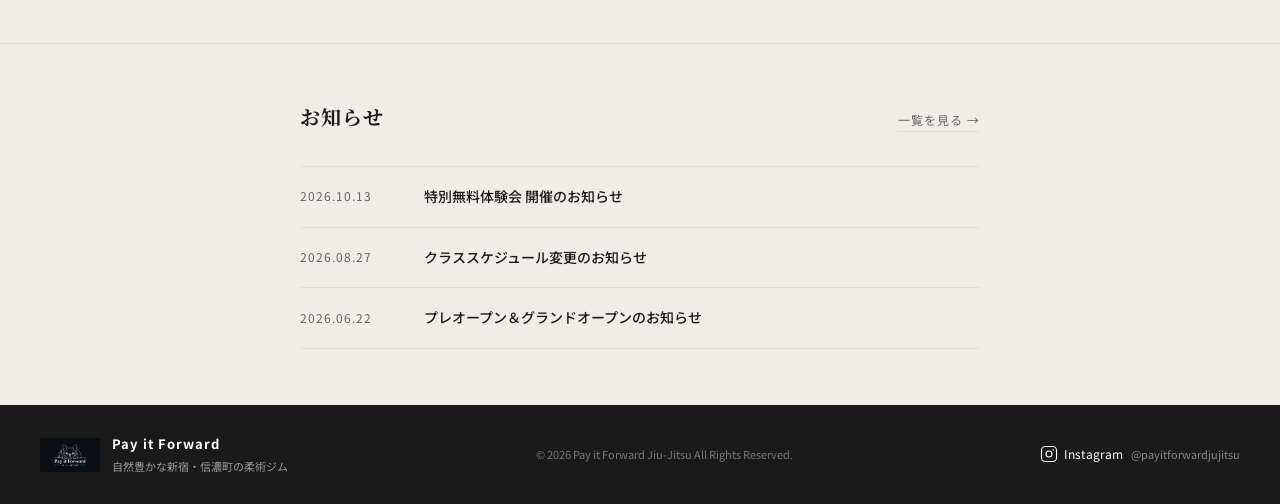
==== commit 72411d69: "Add files via upload" ====
--- a/index.html
+++ b/index.html
@@ -609,7 +609,7 @@
 
       <!-- HERO -->
       <!-- BUILD-ID: hero-fullbleed-v11 -->
-      <section class="hero" data-build="hero-fullbleed-v16">
+      <section class="hero" data-build="hero-fullbleed-v17">
         <div class="hero-slider" id="heroSlider">
           <!-- 表示順：道場全景 → 拳合わせ → スパーリング → 指導風景 → 窓辺の3人 -->
           <img src="hero5.jpg" alt="Pay it Forward JIU-JITSU の道場" class="hero-img hero-slide is-active">
@@ -708,7 +708,7 @@
 
   </div>
 
-  <script src="news-data.js?v=20261006"></script>
+  <script src="news-data.js?v=20261013"></script>
   <script>
     // ===== ハンバーガー =====
     const ham = document.getElementById('hamburger');
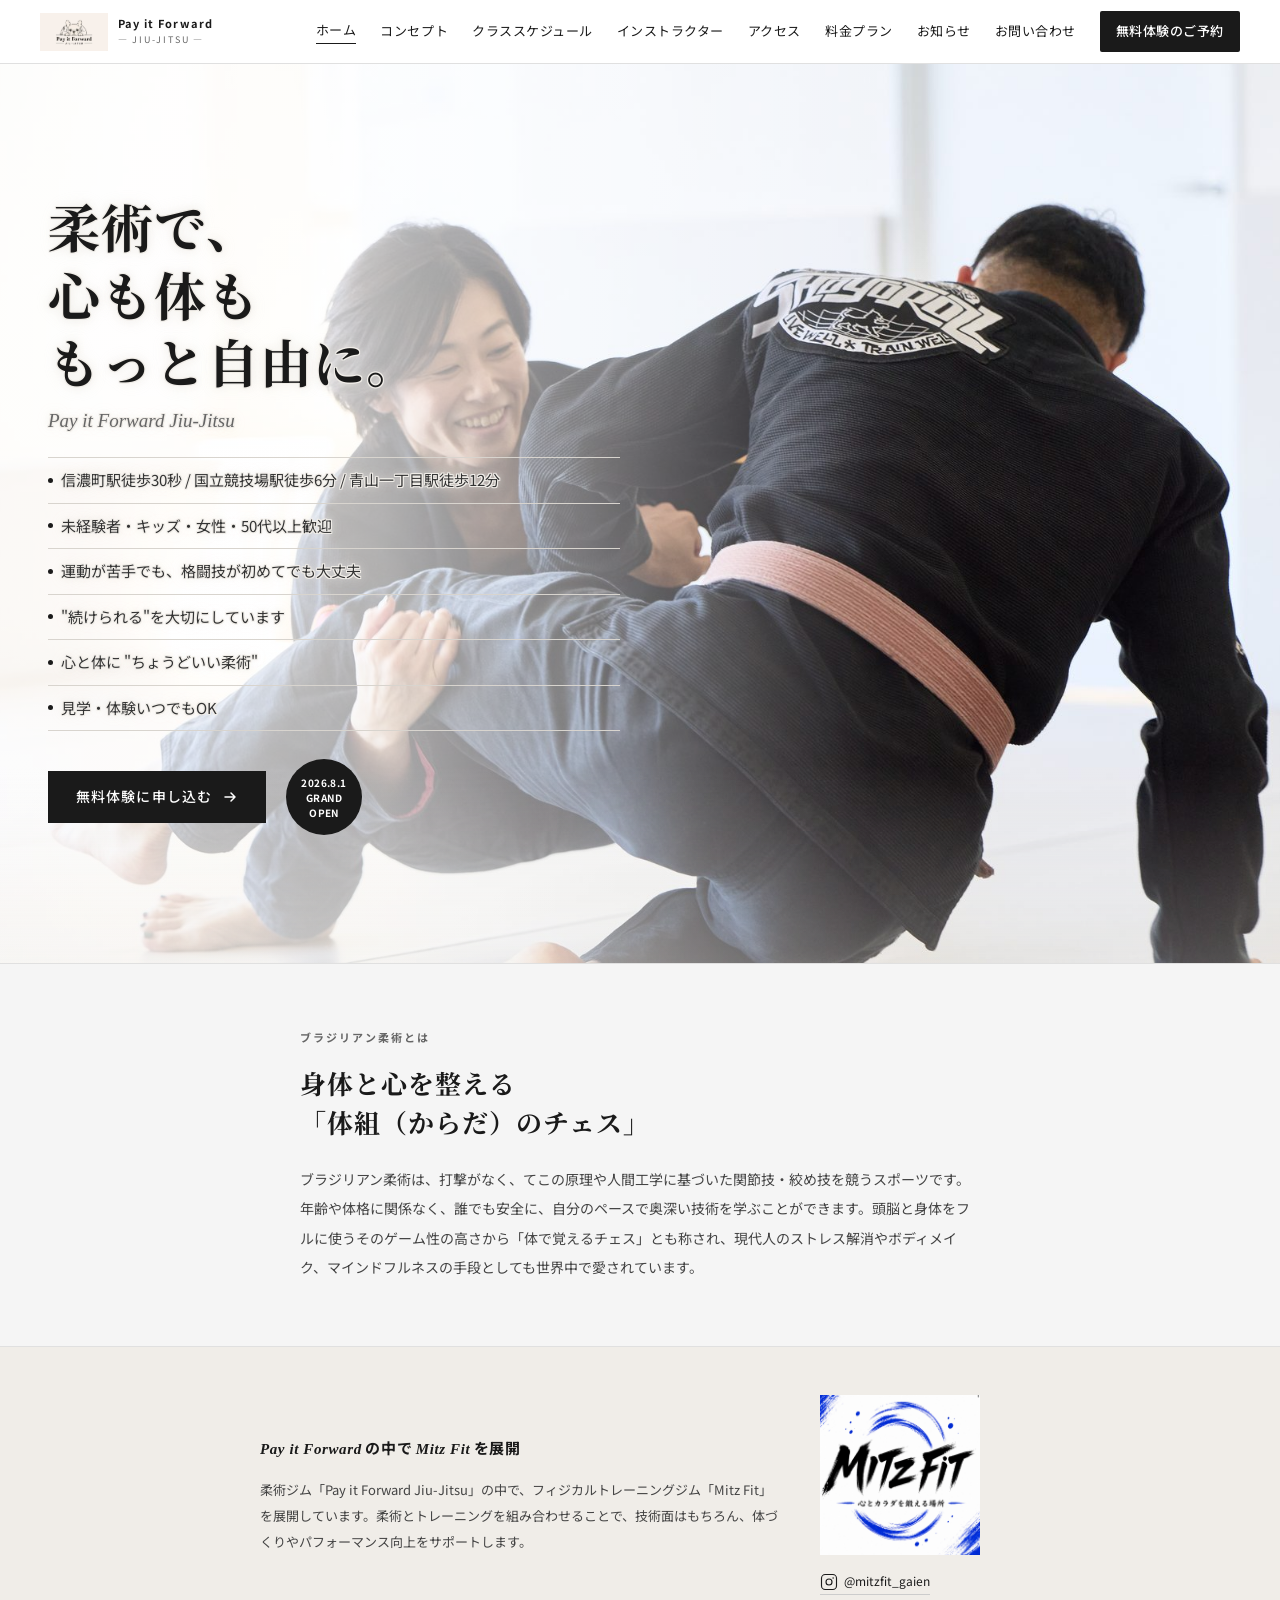
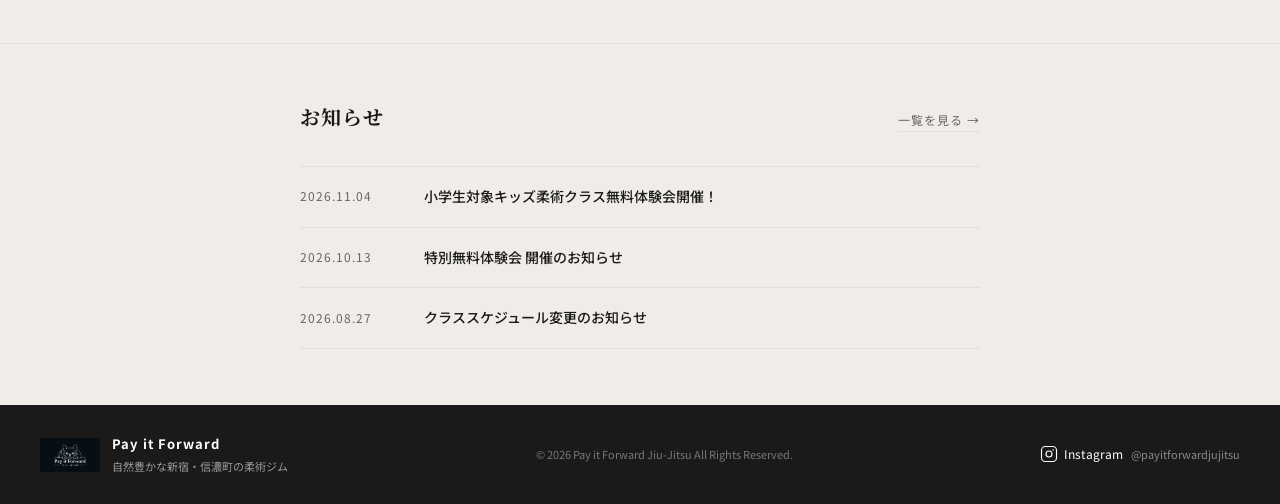
==== commit 94ead3e5: "Add files via upload" ====
--- a/index.html
+++ b/index.html
@@ -609,7 +609,7 @@
 
       <!-- HERO -->
       <!-- BUILD-ID: hero-fullbleed-v11 -->
-      <section class="hero" data-build="hero-fullbleed-v17">
+      <section class="hero" data-build="hero-fullbleed-v18">
         <div class="hero-slider" id="heroSlider">
           <!-- 表示順：道場全景 → 拳合わせ → スパーリング → 指導風景 → 窓辺の3人 -->
           <img src="hero5.jpg" alt="Pay it Forward JIU-JITSU の道場" class="hero-img hero-slide is-active">
@@ -708,7 +708,7 @@
 
   </div>
 
-  <script src="news-data.js?v=20261013"></script>
+  <script src="news-data.js?v=20261104"></script>
   <script>
     // ===== ハンバーガー =====
     const ham = document.getElementById('hamburger');
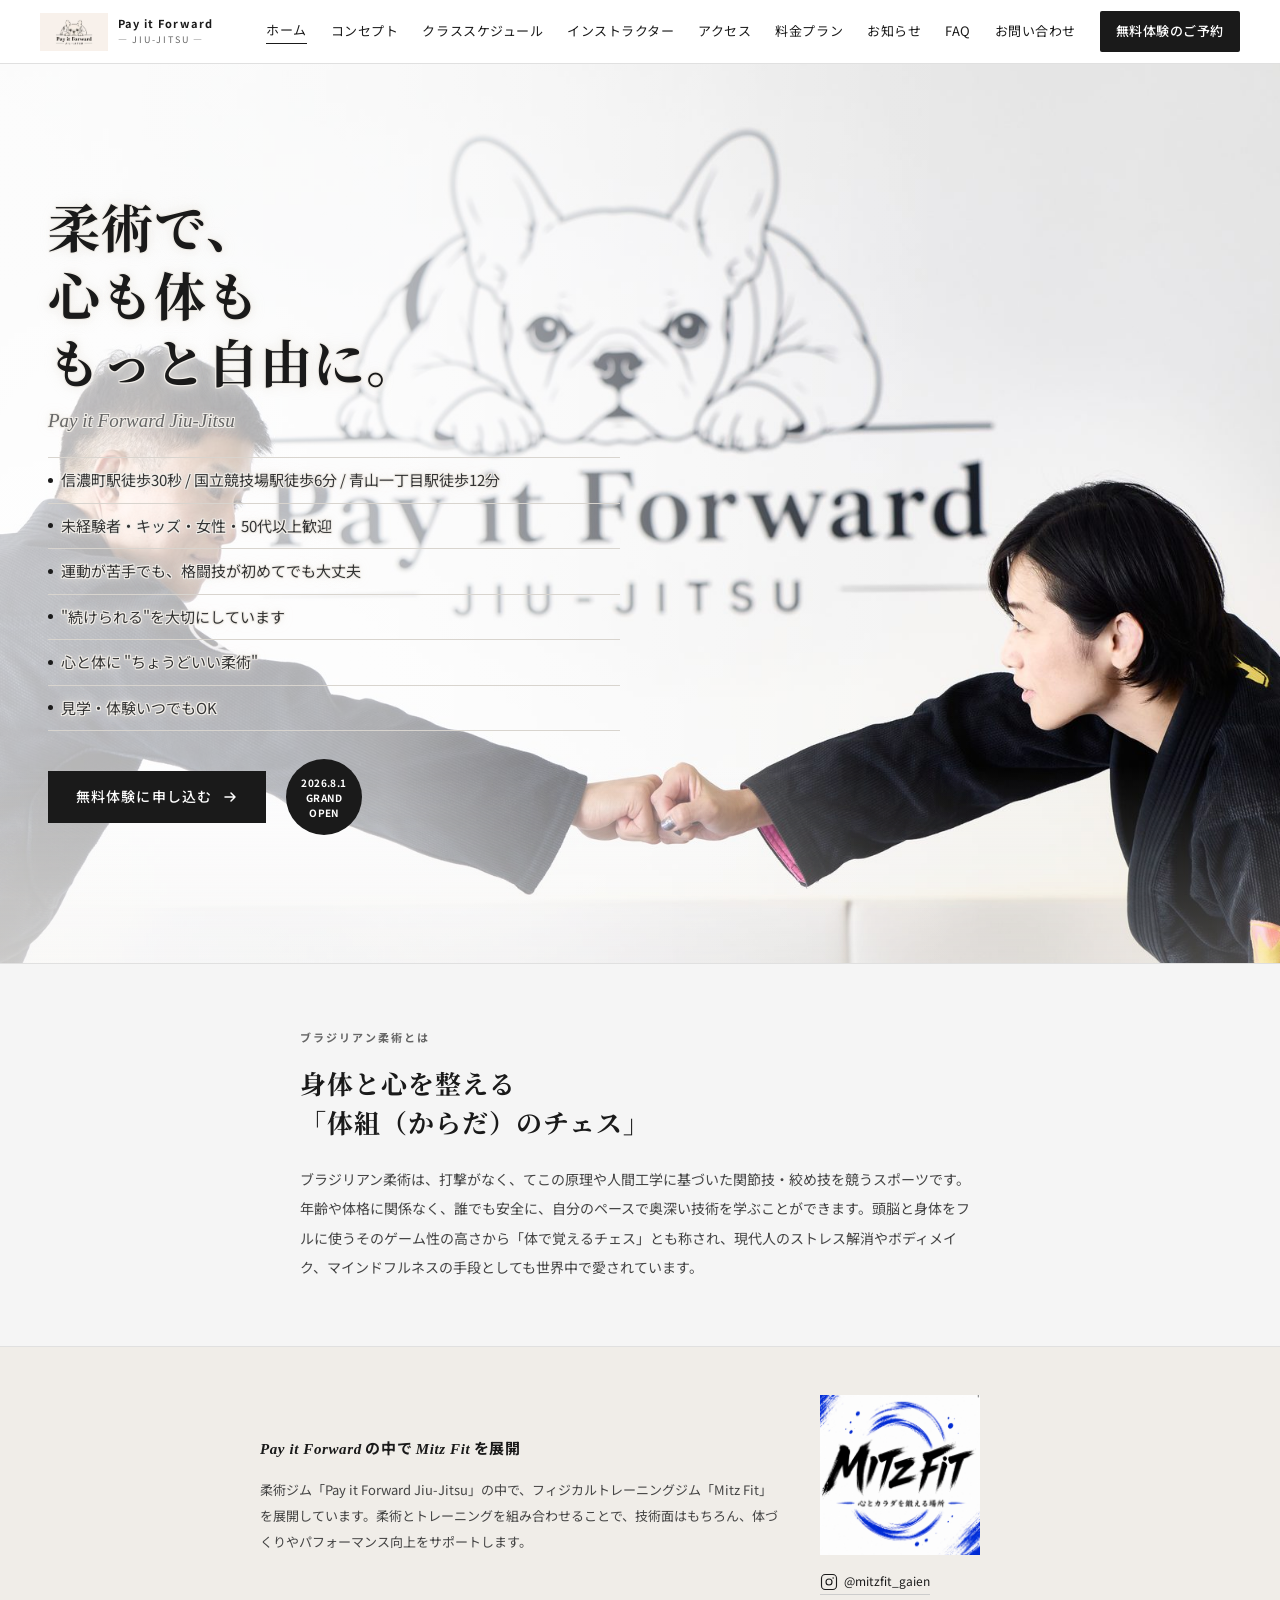
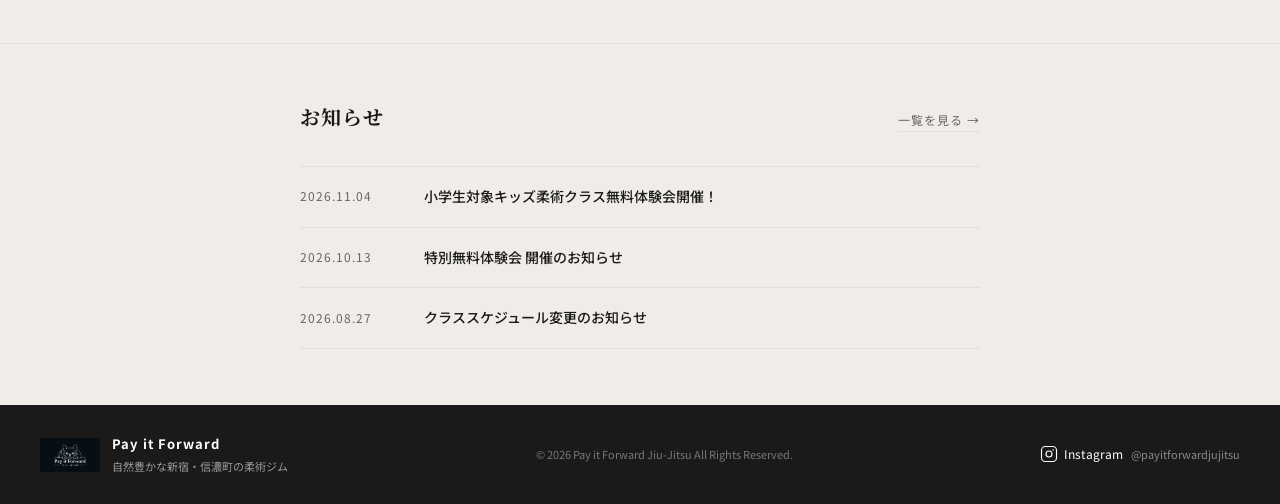
==== commit 1031a963: "Add files via upload" ====
--- a/index.html
+++ b/index.html
@@ -584,6 +584,7 @@
         <a href="access.html">アクセス</a>
         <a href="pricing.html">料金プラン</a>
         <a href="news.html">お知らせ</a>
+        <a href="faq.html">FAQ</a>
         <a href="contact.html">お問い合わせ</a>
         <a href="contact.html" class="btn-cta">無料体験のご予約</a>
       </nav>
@@ -601,6 +602,7 @@
       <a href="access.html">アクセス</a>
       <a href="pricing.html">料金プラン</a>
       <a href="news.html">お知らせ</a>
+      <a href="faq.html">FAQ</a>
       <a href="contact.html">お問い合わせ</a>
       <a href="contact.html" class="btn-cta">無料体験のご予約</a>
     </div>
